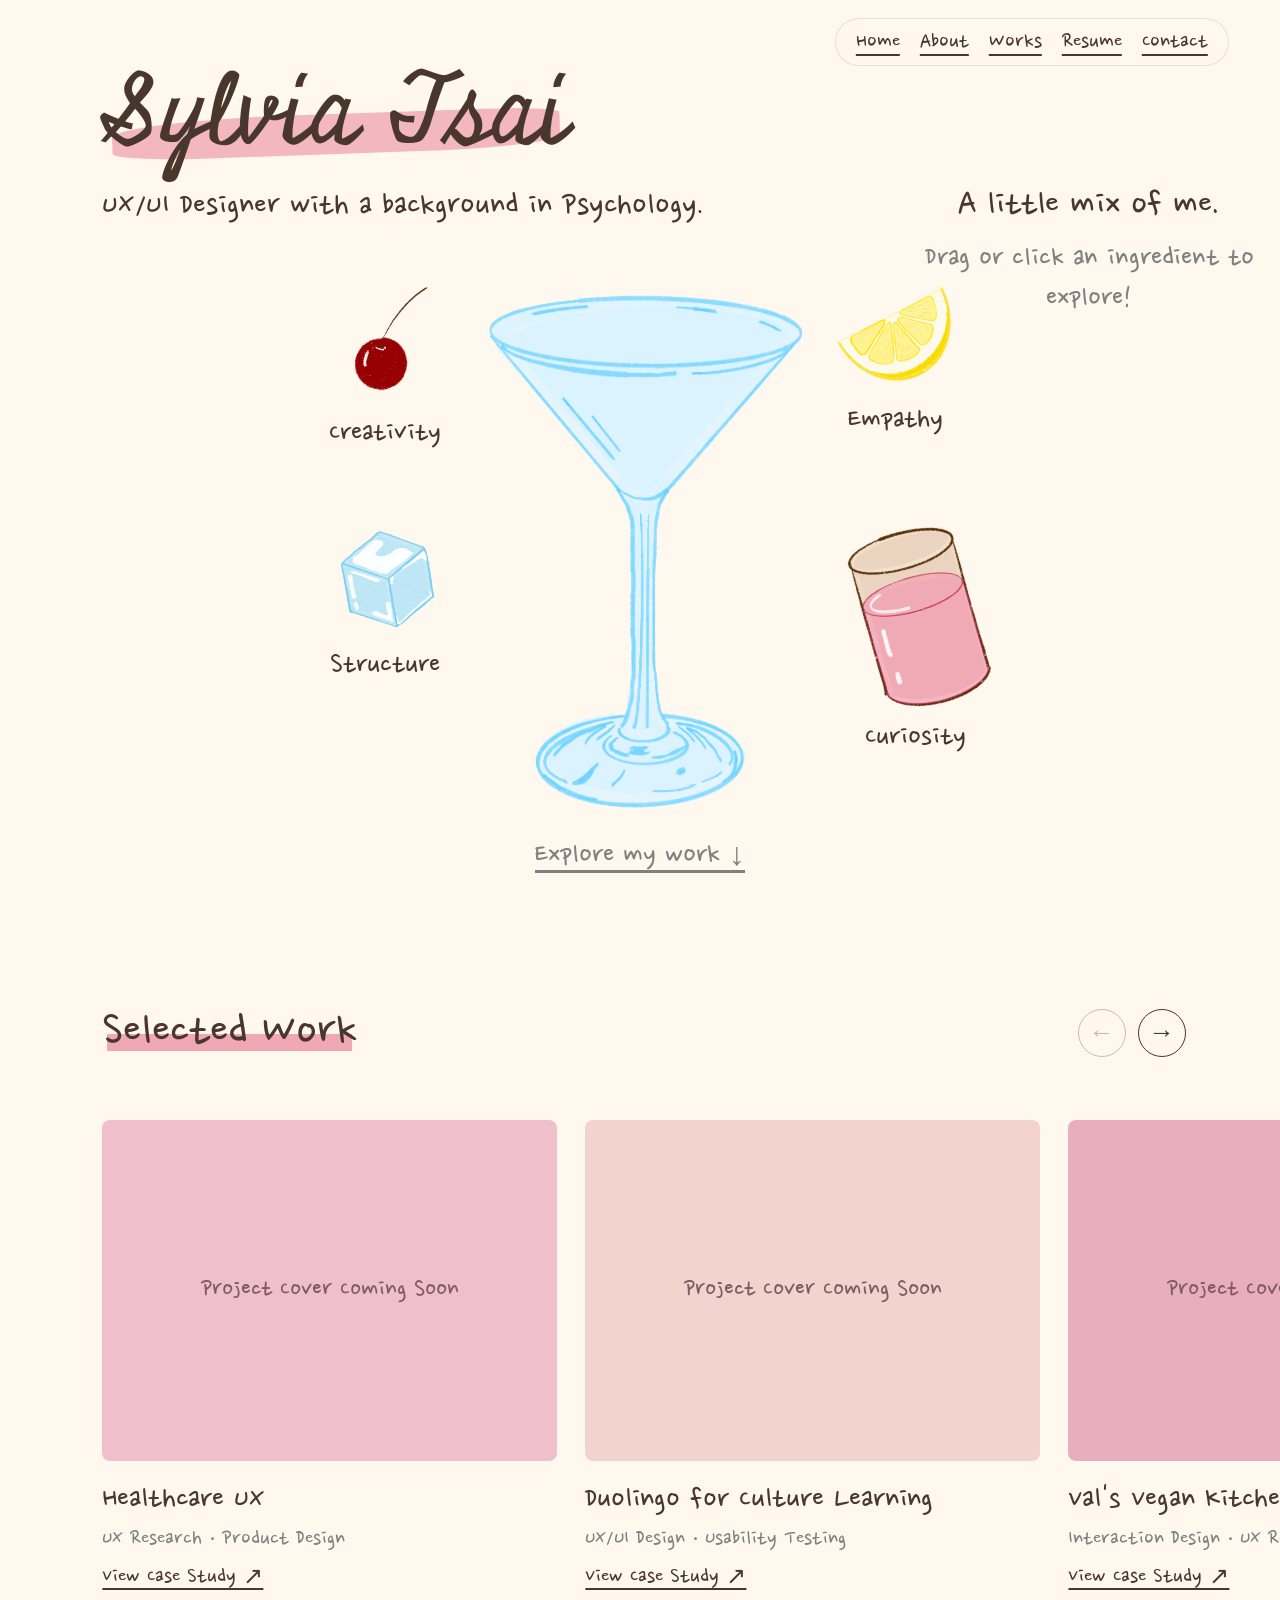
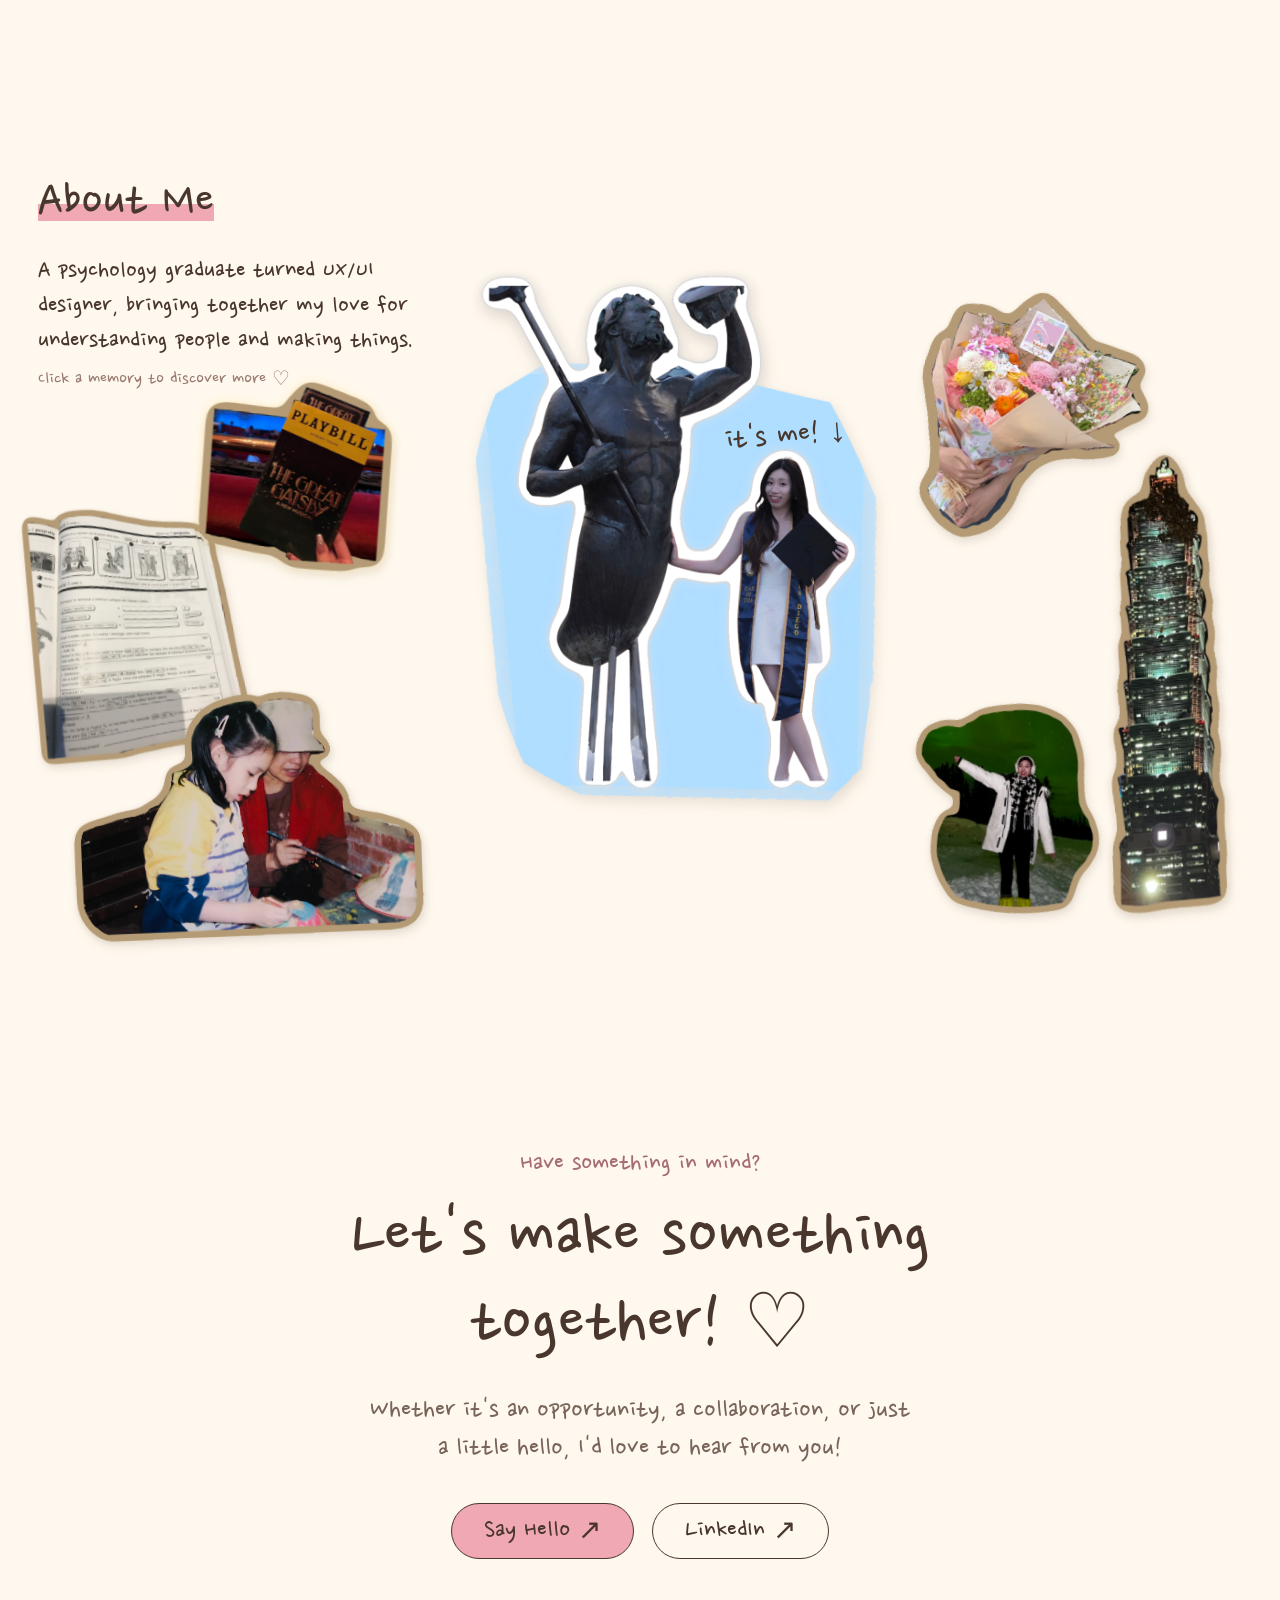
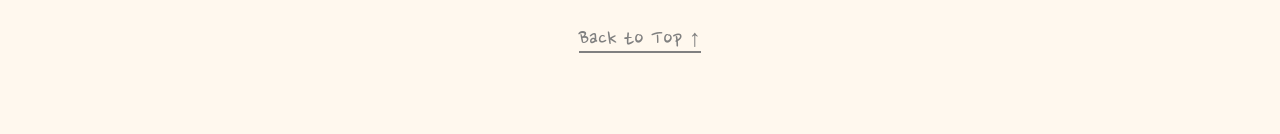
==== index.html @ a7ccb3a2 "Initial portfolio backup" ====
<!DOCTYPE html>
<html lang="en">
<head>
    <meta charset="UTF-8">
    <meta name="viewport" content="width=device-width, initial-scale=1.0">

    <title>Sylvia Tsai | UX/UI Designer</title>

    <link rel="stylesheet" href="style.css">
    <script src="script.js" defer></script>
</head>

<body>


        <!-- Navigation -->
        <header class="site-header">
            <nav aria-label="Main navigation">
                <a href="#home">Home</a>
                <a href="#about">About</a>
                <a href="#works">Works</a>
                <a href="resume.pdf" target="_blank" rel="noopener noreferrer">Resume</a>
                <a href="#contact">Contact</a>
            </nav>
        </header>


    <main>

        <!-- Homepage Hero -->
        <section class="hero" id="home">

            <!-- Introduction -->
            <div class="intro">
                <h1>Sylvia Tsai</h1>
                <p>UX/UI Designer with a background in Psychology.</p>
            </div>

            <!-- Dynamic Description -->
            <div class="description" aria-live="polite">
                <h2 id="description-title">A little mix of me.</h2>

                <p id="description-text">
                    Drag or click an ingredient to explore!
                </p>
            </div>

            <!-- Interactive Cocktail -->
            <div class="cocktail-area">

                <!-- Cocktail Glass -->
                <div class="glass" id="glass">

                    <img
                        id="glass-image"
                        src="images/glass_tinted.png"
                        alt="An illustrated light blue cocktail glass"
                    >

                    <!-- Ingredients inside the cocktail -->
                    <div class="glass-contents" aria-hidden="true">

                        <img
                            class="inside-ingredient inside-cherry"
                            src="images/cherry.png"
                            alt=""
                        >

                        <img
                            class="inside-ingredient inside-lemon"
                            src="images/lemon.png"
                            alt=""
                        >

                        <img
                            class="inside-ingredient inside-ice"
                            src="images/ice.png"
                            alt=""
                        >

                    </div>

                </div>

                <!-- Cherry -->
                <button
                    class="ingredient cherry"
                    data-ingredient="cherry"
                    type="button"
                >
                    <img src="images/cherry.png" alt="">
                    <span>Creativity</span>
                </button>

                <!-- Lemon -->
                <button
                    class="ingredient lemon"
                    data-ingredient="lemon"
                    type="button"
                >
                    <img src="images/lemon.png" alt="">
                    <span>Empathy</span>
                </button>

                <!-- Ice -->
                <button
                    class="ingredient ice"
                    data-ingredient="ice"
                    type="button"
                >
                    <img src="images/ice.png" alt="">
                    <span>Structure</span>
                </button>

                <!-- Pink Liquid -->
                <button
                    class="ingredient liquid"
                    data-ingredient="liquid"
                    type="button"
                >
                    <img src="images/liquid_cup.png" alt="">
                    <span>Curiosity</span>
                </button>

            </div>

            <!-- Hero Actions -->
            <div class="hero-actions">

                <!-- Reset Cocktail -->
                <button
                    id="reset-button"
                    class="reset-button"
                    type="button"
                    hidden
                >
                    Make Another Mix ↻
                </button>

                <!-- Explore Work -->
                <a href="#works" class="explore-link">
                    Explore my work ↓
                </a>

            </div>

        </section>

        
        <!-- Selected Work -->
        <section class="works-section" id="works">

            <div class="works-header">
                <h2>Selected Work</h2>

                <div class="works-controls">
                    <button class="work-arrow" id="work-prev"
                        type="button" aria-label="Previous project">←</button>
                    <button class="work-arrow" id="work-next"
                        type="button" aria-label="Next project">→</button>
                </div>
            </div>

            <div class="works-gallery" id="works-gallery">

                <!-- Project 1 -->
                <article class="project-card">
                    <a href="healthcare.html" class="project-link">
                        <div class="project-cover cover-healthcare">
                            <span>Project Cover Coming Soon</span>
                        </div>
                        <h3>Healthcare UX</h3>
                        <p>UX Research · Product Design</p>
                        <span class="project-view">View Case Study ↗</span>
                    </a>
                </article>

                <!-- Project 2 -->
                <article class="project-card">
                    <a href="duolingo.html" class="project-link">
                        <div class="project-cover cover-duolingo">
                            <span>Project Cover Coming Soon</span>
                        </div>
                        <h3>Duolingo for Culture Learning</h3>
                        <p>UX/UI Design · Usability Testing</p>
                        <span class="project-view">View Case Study ↗</span>
                    </a>
                </article>

                <!-- Project 3 -->
                <article class="project-card">
                    <a href="vals-vegan.html" class="project-link">
                        <div class="project-cover cover-vals">
                            <span>Project Cover Coming Soon</span>
                        </div>
                        <h3>Val's Vegan Kitchen</h3>
                        <p>Interaction Design · UX Research</p>
                        <span class="project-view">View Case Study ↗</span>
                    </a>
                </article>

            </div>

        </section>


       
        <!-- About Me -->
        <section class="about-section" id="about">

            <div class="about-intro">
                <h2>About Me</h2>
                <p>
                    A psychology graduate turned UX/UI designer,
                    bringing together my love for understanding
                    people and making things.
                </p>
                <span class="about-hint">
                    Click a memory to discover more ♡
                </span>
            </div>

            <div class="about-collage">

                
                <!-- Central Graduation Cutout -->
                <div class="about-graduation">
                    <div class="graduation-paper"></div>

                    <img
                        src="images/about/grad_cut.png"
                        alt="Sylvia graduating from UC San Diego beside the Triton statue"
                    >

                    <span class="about-me-label" aria-hidden="true">
                        it's me! ↓
                    </span>
                </div>


                <!-- Childhood -->
                <button class="memory-card memory-childhood" type="button">
                    <span class="memory-front">
                        <img src="images/about/little_draw.png" alt="Childhood painting memory">
                    </span>
                    <span class="memory-back">
                        I've loved making things with my hands since I was little, from drawing and cutting to creating whatever came to mind.
                    </span>
                </button>

                <!-- Aurora -->
                <button class="memory-card memory-alaska" type="button">
                    <span class="memory-front">
                        <img src="images/about/alaska.png" alt="Northern lights in Alaska">
                    </span>
                    <span class="memory-back">
                        Thanks to my parents, I grew up traveling and exploring new places. There's still so much of the world I want to see!
                    </span>
                </button>

                <!-- Musical -->
                <button class="memory-card memory-play" type="button">
                    <span class="memory-front">
                        <img src="images/about/play.png" alt="The Great Gatsby musical">
                    </span>
                    <span class="memory-back">
                        There's something magical about watching a story come to life on stage. I'll always have a soft spot for musicals!
                    </span>
                </button>

                <!-- Italian -->
                <button class="memory-card memory-language" type="button">
                    <span class="memory-front">
                        <img src="images/about/language.png" alt="Italian language workbook">
                    </span>
                    <span class="memory-back">
                        I love learning languages and discovering different cultures. There's always another language I want to try!
                    </span>
                </button>

                <!-- Flowers -->
                <button class="memory-card memory-flower" type="button">
                    <span class="memory-front">
                        <img src="images/about/flower.png" alt="Colorful bouquet of flowers">
                    </span>
                    <span class="memory-back">
                        It's the little things that make me happy. Flowers make ordinary days better.
                    </span>
                </button>

                <!-- Taipei -->
                <button class="memory-card memory-taipei" type="button">
                    <span class="memory-front">
                        <img src="images/about/taipei_101.png" alt="Taipei 101 at night">
                    </span>
                    <span class="memory-back">
                        Home sweet home ♡ No matter where life takes me, Taipei will always feel like home.
                    </span>
                </button>

            </div>

        </section>


                
        <!-- Contact Section -->
        <section class="contact-section" id="contact">

            <div class="contact-content">

                <p class="contact-eyebrow">Have something in mind?</p>

                <h2>Let's make something together! ♡</h2>

                <p class="contact-description">
                    Whether it's an opportunity, a collaboration,
                    or just a little hello, I'd love to hear from you!
                </p>

                <div class="contact-actions">
                    <a
                        href="mailto:sylviatsai1100@gmail.com"
                        class="contact-button contact-primary"
                    >
                        Say Hello ↗
                    </a>

                    <a
                        href="https://www.linkedin.com/in/sylviatsaiucsd/"
                        class="contact-button contact-secondary"
                        target="_blank"
                        rel="noopener noreferrer"
                    >
                        LinkedIn ↗
                    </a>
                </div>

                <a href="#home" class="back-to-top">
                    Back to Top ↑
                </a>

            </div>

        </section>


    </main>

</body>
</html>
---- style.css ----
@import url('https://fonts.googleapis.com/css2?family=Miniver&family=Nanum+Pen+Script&display=swap');

/* =================================
   Global Styles
================================= */

* {
    box-sizing: border-box;
}

html {
    scroll-behavior: smooth;
}

body {
    margin: 0;
    background-color: #FFF8EE;
    color: #49372D;
    font-family: 'Nanum Pen Script', cursive;
}

/* =================================
   Navigation
================================= */

.site-header {
    position: absolute;
    top: 30px;
    right: 5%;
    z-index: 10;
}

.site-header nav {
    display: flex;
    gap: 36px;
}

.site-header a {
    font-size: 32px;
    color: #49372D;
    text-decoration: underline;
    text-underline-offset: 5px;
}

.site-header a:hover {
    color: #A66C76;
}

/* =================================
   Homepage Hero
================================= */

.hero {
    position: relative;
    min-height: 100vh;
    max-width: 1440px;
    margin: 0 auto;
    overflow: hidden;
}

/* =================================
   Introduction
================================= */

.intro {
    position: absolute;
    top: 6%;
    left: 8%;
}

.intro h1 {
    display: inline-block;
    position: relative;
    z-index: 0;

    font-family: 'Miniver', cursive;
    font-size: 96px;
    font-weight: 400;
    line-height: 1.3;
    margin: 0;
}

/* Pink highlight behind name */
.intro h1::after {
    content: "";
    position: absolute;
    z-index: -1;

    left: 2%;
    bottom: 20%;
    width: 96%;
    height: 40px;

    background-color: #F0A8B5;
    opacity: 0.8;

    transform: rotate(-2deg);
    border-radius: 40% 15% 30% 20%;
    pointer-events: none;
}

.intro p {
    font-size: 36px;
    margin: 5px 0 0;
}

/* =================================
   Dynamic Description
================================= */

.description {
    position: absolute;
    top: 20%;
    right: 2%;

    width: 330px;
    min-height: 130px;
    text-align: center;
    z-index: 5;
}

.description h2 {
    font-size: 40px;
    font-weight: 400;
    margin: 0 0 8px;
}

.description p {
    font-size: 32px;
    color: #808080;
    margin: 0;
}

.description h2,
.description p {
    transition: opacity 0.2s ease;
}

/* =================================
   Cocktail Area
================================= */

.cocktail-area {
    position: absolute;
    top: 23%;
    left: 50%;

    width: 800px;
    height: 580px;

    transform: translateX(-50%);
    z-index: 1;
}

/* =================================
   Main Cocktail Glass
================================= */

.glass {
    position: absolute;
    top: 0;
    left: 50%;

    width: 400px;
    transform: translateX(-50%);
}

/* Only target the main glass image */
.glass > #glass-image {
    position: relative;
    z-index: 2;

    display: block;
    width: 100%;
    height: auto;
}

/* =================================
   Ingredients Around Glass
================================= */

.ingredient {
    position: absolute;

    display: flex;
    flex-direction: column;
    align-items: center;
    gap: 4px;

    padding: 8px;
    border: none;
    background: transparent;

    font-family: 'Nanum Pen Script', cursive;
    font-size: 32px;
    color: #49372D;

    cursor: pointer;
}

.ingredient img {
    position: relative;
    z-index: 1;

    display: block;
    width: 100%;
    height: auto;

    transition: transform 0.25s ease;
}

.ingredient span {
    line-height: 1.2;
}

/* Individual positions */

.cherry {
    width: 130px;
    top: 55px;
    left: 80px;
}

.lemon {
    width: 160px;
    top: 50px;
    right: 65px;
}

.ice {
    width: 150px;
    top: 300px;
    left: 70px;
}

.liquid {
    width: 170px;
    top: 295px;
    right: 40px;
}

/* Original rotations */

.cherry img {
    transform: rotate(-8deg);
}

.lemon img {
    transform: rotate(12deg);
}

.ice img {
    transform: rotate(-10deg);
}

.liquid img {
    transform: rotate(-15deg);
}

/* =================================
   Hover Highlight
================================= */

.ingredient::before {
    content: "";
    position: absolute;

    top: 8px;
    left: 5%;
    width: 90%;
    aspect-ratio: 1 / 1;

    border-radius: 50%;
    opacity: 0;

    transform: scale(0.8);

    transition:
        opacity 0.25s ease,
        transform 0.25s ease;

    pointer-events: none;
}

/* Highlight colors */

.cherry::before {
    background-color: #FCADAD;
}

.lemon::before {
    background-color: #FFF0BB;
}

.ice::before {
    background-color: #D9F1FA;
}

.liquid::before {
    background-color: #F6DCE7;
}

/* Desktop hover */

@media (hover: hover) {
    .ingredient:hover::before {
        opacity: 0.85;
        transform: scale(1);
    }

    .cherry:hover img {
        transform: rotate(-8deg) scale(1.08);
    }

    .lemon:hover img {
        transform: rotate(12deg) scale(1.08);
    }

    .ice:hover img {
        transform: rotate(-10deg) scale(1.08);
    }

    .liquid:hover img {
        transform: rotate(-15deg) scale(1.08);
    }
}

/* Keyboard focus */

.ingredient:focus-visible::before {
    opacity: 0.85;
    transform: scale(1);
}

.ingredient:focus-visible {
    outline: 2px solid #49372D;
    outline-offset: 4px;
}

/* Ingredient already added */

.ingredient.is-added {
    opacity: 0.4;
    cursor: default;
}

/* =================================
   Cocktail Assembly
================================= */

.glass-contents {
    position: absolute;
    inset: 0;
    z-index: 3;

    pointer-events: none;
}

/* Default hidden state */

.glass .inside-ingredient {
    position: absolute;
    display: block;
    height: auto;

    opacity: 0;
    transform: scale(0.5);

    transition:
        opacity 0.35s ease,
        transform 0.35s ease;
}

/* Cherry - right side of rim */

.glass .inside-cherry {
    width: 115px;
    top: 2%;
    left: 59%;
}

/* Lemon - flipped and rotated */

.glass .inside-lemon {
    width: 150px;
    top: 5%;
    left: 9%;

    transform: scale(0.5) scaleX(-1) rotate(-180deg);
}

/* Ice - inside the glass */

.glass .inside-ice {
    width: 85px;
    top: 24%;
    left: 39%;
}

/* Visible ingredients */

.glass .inside-ingredient.added {
    opacity: 1;
    transform: scale(1);
}

/* Preserve lemon orientation */

.glass .inside-lemon.added {
    transform: scale(1) scaleX(-1) rotate(-180deg);
}

/* Completed cocktail */

.glass.is-complete .glass-contents {
    display: none;
}

/* =================================
   Explore Work
================================= */



/* =================================
   Other Sections (Temporary)
================================= */

.works-section,
.about-section,
.contact-section {
    min-height: 60vh;
    padding: 100px 10%;
}

.works-section h2,
.about-section h2,
.contact-section h2 {
    font-size: 40px;
}

/* =================================
   Mobile / Tablet
================================= */

@media (max-width: 800px) {

    .site-header {
        top: 20px;
        right: 5%;
    }

    .site-header nav {
        gap: 15px;
    }

    .site-header a {
        font-size: 18px;
    }

    .hero {
        min-height: 850px;
    }

    .intro {
        top: 100px;
        left: 6%;
    }

    .intro h1 {
        font-size: 52px;
    }

    .intro h1::after {
        height: 22px;
    }

    .intro p {
        font-size: 20px;
    }

    .description {
        top: 230px;
        left: 50%;
        right: auto;

        transform: translateX(-50%);

        width: 85%;
        min-height: 100px;
    }

    .description h2 {
        font-size: 25px;
    }

    .description p {
        font-size: 21px;
    }

    .cocktail-area {
        top: 350px;
        width: 100%;
        height: 420px;
    }

    .glass {
        width: 230px;
    }

    .ingredient {
        font-size: 18px;
    }

    .cherry {
        width: 90px;
        top: 40px;
        left: 2%;
    }

    .lemon {
        width: 100px;
        top: 40px;
        right: 2%;
    }

    .ice {
        width: 100px;
        top: 230px;
        left: 2%;
    }

    .liquid {
        width: 110px;
        top: 230px;
        right: 2%;
    }

    /* Scale inside ingredients for smaller glass */

    .glass .inside-cherry {
        width: 66px;
    }

    .glass .inside-lemon {
        width: 66px;
    }

    .glass .inside-ice {
        width: 49px;
    }

    .explore-link {
        font-size: 24px;
        bottom: 20px;
    }
}

/* =================================
   Reduced Motion Accessibility
================================= */

@media (prefers-reduced-motion: reduce) {

    html {
        scroll-behavior: auto;
    }

    .ingredient img,
    .ingredient::before,
    .glass .inside-ingredient,
    .description h2,
    .description p {
        transition: none;
    }
}






/* =================================
   Drag & Drop
================================= */

.ingredient {
    touch-action: none;
    user-select: none;
    -webkit-user-select: none;
}

.ingredient img {
    -webkit-user-drag: none;
}

.ingredient.is-dragging {
    z-index: 20;
    cursor: grabbing;
}

.ingredient.is-dragging::before {
    opacity: 0.85;
    transform: scale(1);
}

/* Glass feedback when dragging over */
.glass.drag-over {
    filter: drop-shadow(0 0 15px rgba(75, 188, 235, 0.45));
}

/* Smooth glass feedback */
.glass {
    transition: filter 0.2s ease;
}




/* =================================
   Hero Actions
================================= */

.hero-actions {
    pointer-events: none;
}

.hero-actions > * {
    pointer-events: auto;
}

/* Reset Button - Desktop */
.reset-button {
    position: absolute;
    top: calc(20% + 145px);
    right: calc(2% + 55px);
    z-index: 10;

    margin: 0;
    padding: 6px 22px;

    border: 1.5px solid #49372D;
    border-radius: 30px;
    background: transparent;

    color: #49372D;
    font-family: 'Nanum Pen Script', cursive;
    font-size: 28px;

    cursor: pointer;
    white-space: nowrap;
    transition: background-color 0.2s ease;
}

.reset-button:hover {
    background-color: #F8DDE6;
}

.reset-button[hidden] {
    display: none;
}

/* Explore My Work - Desktop */
.explore-link {
    position: absolute;
    bottom: 25px;
    left: 50%;
    transform: translateX(-50%);

    color: #808080;
    font-size: 32px;
    text-decoration: underline;
    text-underline-offset: 5px;
    white-space: nowrap;
}

.explore-link:hover {
    color: #49372D;
}

/* =================================
   Mobile Hero Actions
================================= */

@media (max-width: 800px) {

    .hero {
        min-height: 990px;
    }

    .hero-actions {
        position: absolute;
        top: 810px;
        left: 50%;
        transform: translateX(-50%);
        z-index: 10;

        display: flex;
        flex-direction: column;
        align-items: center;
        gap: 12px;

        width: max-content;
        max-width: 92%;
    }

    .hero-actions .reset-button,
    .hero-actions .explore-link {
        position: static;
        transform: none;
        margin: 0;
    }

    .hero-actions .reset-button {
        font-size: 24px;
    }

    .hero-actions .explore-link {
        font-size: 24px;
    }
}



/* =================================
   Selected Work Gallery
================================= */

.works-section {
    min-height: auto;
    padding: 100px 0 110px 8%;
    overflow: hidden;
}

.works-header {
    display: flex;
    justify-content: space-between;
    align-items: center;
    padding-right: 8%;
    margin-bottom: 55px;
}

.works-header h2 {
    position: relative;
    display: inline-block;
    z-index: 0;
    margin: 0;
    font-size: 52px;
    font-weight: 400;
}

.works-header h2::after {
    content: "";
    position: absolute;
    z-index: -1;
    left: 2%;
    bottom: 22%;
    width: 96%;
    height: 17px;
    background: #F0A8B5;
}

.works-controls {
    display: flex;
    gap: 12px;
}

.work-arrow {
    width: 48px;
    height: 48px;
    border: 1.5px solid #49372D;
    border-radius: 50%;
    background: transparent;
    color: #49372D;
    font-size: 26px;
    cursor: pointer;
}

.work-arrow:disabled {
    opacity: 0.3;
    cursor: default;
}

.works-gallery {
    display: flex;
    gap: 28px;
    overflow-x: auto;
    scroll-snap-type: x mandatory;
    scroll-behavior: smooth;
    scrollbar-width: none;
    padding-right: 8%;
    overscroll-behavior-x: contain;
}

.works-gallery::-webkit-scrollbar {
    display: none;
}

.project-card {
    flex: 0 0 42%;
    min-width: 0;
    scroll-snap-align: start;
}

.project-link {
    display: block;
    color: #49372D;
    text-decoration: none;
}

.project-cover {
    display: flex;
    justify-content: center;
    align-items: center;
    aspect-ratio: 4 / 3;
    border-radius: 8px;
    transition: transform 0.25s ease;
}

.project-cover span {
    font-size: 28px;
    color: #805B65;
}

.cover-healthcare {
    background: #EFC0CB;
}

.cover-duolingo {
    background: #F2D3CE;
}

.cover-vals {
    background: #E9AEBE;
}

.project-link:hover .project-cover {
    transform: translateY(-5px);
}

.project-card h3 {
    font-size: 34px;
    font-weight: 400;
    margin: 18px 0 2px;
}

.project-card p {
    font-size: 24px;
    color: #808080;
    margin: 0 0 8px;
}

.project-view {
    font-size: 24px;
    text-decoration: underline;
    text-underline-offset: 4px;
}

/* Mobile */
@media (max-width: 800px) {

    .works-section {
        padding: 65px 0 75px 6%;
    }

    .works-header {
        padding-right: 6%;
        margin-bottom: 30px;
    }

    .works-header h2 {
        font-size: 38px;
    }

    .works-header h2::after {
        height: 12px;
    }

    .work-arrow {
        width: 36px;
        height: 36px;
        font-size: 21px;
    }

    .works-gallery {
        gap: 18px;
        padding-right: 6%;
    }

    .project-card {
        flex-basis: 82%;
    }

    .project-cover span {
        font-size: 19px;
    }

    .project-card h3 {
        font-size: 28px;
    }

    .project-card p,
    .project-view {
        font-size: 21px;
    }
}


/* =================================
   About Me Scrapbook
================================= */

.about-section {
    position: relative;
    max-width: 1440px;
    height: clamp(880px, 73vw, 1060px);
    min-height: 0;
    padding: 0;
    margin: 0 auto;
    overflow: hidden;
}

/* Introduction */

.about-intro {
    position: absolute;
    top: 7%;
    left: 3%;
    width: 33%;
    z-index: 8;
}

.about-intro h2 {
    position: relative;
    display: inline-block;
    z-index: 0;
    margin: 0;
    font-size: 54px;
    font-weight: 400;
}

.about-intro h2::after {
    content: "";
    position: absolute;
    bottom: 22%;
    left: 0;
    width: 100%;
    height: 17px;
    background: #F0A8B5;
    z-index: -1;
}

.about-intro p {
    font-size: clamp(21px, 2.1vw, 32px);
    line-height: 1.3;
    margin: 18px 0 8px;
}

.about-hint {
    font-size: 20px;
    color: #9A7A70;
}

/* Collage Area */

.about-collage {
    position: absolute;
    inset: 0;
}

/* Central Graduation Photo */

.about-graduation {
    position: absolute;
    top: 17%;
    left: 33%;
    width: 38%;
    z-index: 4;
    pointer-events: none;
}

.about-graduation img {
    position: relative;
    z-index: 2;
    display: block;
    width: 100%;
    height: auto;
    filter: drop-shadow(2px 6px 7px rgba(73, 55, 45, 0.16));
}


.graduation-paper {
    display: none;
}


/* =================================
   Memory Flip Cards
================================= */

.memory-card {
    position: absolute;
    display: block;
    padding: 0;
    border: none;
    background: transparent;
    cursor: pointer;
    perspective: 1000px;
    filter: drop-shadow(2px 5px 5px rgba(73, 55, 45, 0.12));
    z-index: 3;
}

.memory-front,
.memory-back {
    position: absolute;
    inset: 0;

    display: flex;
    align-items: center;
    justify-content: center;

    backface-visibility: hidden;
    -webkit-backface-visibility: hidden;

    transition: transform 0.65s ease;
}

.memory-front {
    transform: rotateY(0deg);
}

.memory-front img {
    display: block;
    width: 100%;
    height: 100%;
    object-fit: contain;
}

.memory-back {
    padding: 12%;
    background: #F2D9DE;
    color: #49372D;

    font-family: 'Nanum Pen Script', cursive;
    font-size: clamp(17px, 1.85vw, 28px);
    line-height: 1.2;
    text-align: center;

    transform: rotateY(180deg);

    clip-path: polygon(
        5% 3%, 34% 1%, 70% 4%, 96% 2%,
        99% 28%, 97% 68%, 100% 97%,
        66% 99%, 31% 97%, 2% 100%,
        4% 64%, 1% 30%
    );
}

/* When clicked */

.memory-card.is-flipped .memory-front {
    transform: rotateY(-180deg);
}

.memory-card.is-flipped .memory-back {
    transform: rotateY(0deg);
}

.memory-card:focus-visible {
    outline: 2px dashed #49372D;
    outline-offset: 5px;
}

/* =================================
   Individual Photo Positions
================================= */

/* Childhood - bottom left */
.memory-childhood {
    top: 65%;
    left: 2%;
    width: 34%;
    aspect-ratio: 1.25;
    transform: rotate(-2deg);
}

/* Aurora - bottom right */
.memory-alaska {
    top: 68%;
    right: 12%;
    width: 18%;
    aspect-ratio: 0.82;
    transform: rotate(5deg);
}

/* Great Gatsby - upper left */
.memory-play {
    top: 31%;
    left: 12%;
    width: 20%;
    aspect-ratio: 1.1;
    transform: rotate(4deg);
}

/* Italian workbook - middle left */
.memory-language {
    top: 44%;
    left: 1%;
    width: 19%;
    aspect-ratio: 0.78;
    transform: rotate(-5deg);
    z-index: 2;
}

/* Flowers - upper right */
.memory-flower {
    top: 20%;
    right: 10%;
    width: 20%;
    aspect-ratio: 0.9;
    transform: rotate(5deg);
}

/* Taipei 101 - right edge */
.memory-taipei {
    top: 30%;
    right: 1%;
    width: 14%;
    aspect-ratio: 0.33;
    transform: rotate(-3deg);
    z-index: 2;
}

.memory-taipei .memory-back {
    font-size: clamp(15px, 1.5vw, 22px);
}

/* Different paper colors */

.memory-alaska .memory-back {
    background: #DCE7DD;
}

.memory-play .memory-back {
    background: #E8DDF0;
}

.memory-language .memory-back {
    background: #F2E5CB;
}

.memory-flower .memory-back {
    background: #F6DDE3;
}

.memory-taipei .memory-back {
    background: #D8EAF1;
}

/* =================================
   Mobile About Me
================================= */


/* =================================
   Mobile About Me
================================= */

@media (max-width: 800px) {

    .about-section {
        height: auto;
        min-height: 0;
        padding: 55px 6% 70px;
        overflow: visible;
    }

    /* Introduction */

    .about-intro {
        position: relative;
        top: auto;
        left: auto;
        width: 100%;
        margin-bottom: 16px;
    }

    .about-intro h2 {
        font-size: 40px;
    }

    .about-intro p {
        font-size: 21px;
        line-height: 1.25;
        max-width: 36ch;
        margin: 16px 0 12px;
    }

    .about-hint {
        font-size: 18px;
    }

    /* Mobile Collage Grid */

    .about-collage {
        position: relative;
        inset: auto;

        display: grid;
        grid-template-columns: repeat(2, minmax(0, 1fr));
        column-gap: 14px;
        row-gap: 14px;

        align-items: start;
        width: 100%;
    }

    /* Graduation - centered */

    .about-graduation {
        position: relative;
        top: auto;
        left: auto;

        grid-column: 1 / -1;

        width: min(80%, 300px);
        margin: 8px auto 18px;
    }

    .about-graduation img {
        width: 100%;
        height: auto;
    }

    /* All Memory Cards */

    .memory-card {
        position: relative;

        top: auto;
        right: auto;
        bottom: auto;
        left: auto;

        grid-column: auto;
        width: 100%;
        min-width: 0;

        align-self: start;
        justify-self: stretch;
    }

    /* Row 1 */

    .memory-childhood {
        aspect-ratio: 1594 / 1244;
        transform: rotate(-3deg);
    }

    .memory-alaska {
        aspect-ratio: 855 / 940;
        transform: rotate(3deg);
    }

    /* Row 2 */

    .memory-play {
        aspect-ratio: 1227 / 1144;
        transform: rotate(3deg);
    }

    .memory-language {
        aspect-ratio: 1220 / 1361;
        transform: rotate(-3deg);
    }

    /* Row 3 */

    .memory-flower {
        aspect-ratio: 1016 / 1092;
        transform: rotate(-2deg);
    }

    .memory-taipei {
        width: 58%;
        aspect-ratio: 525 / 1285;
        justify-self: center;
        transform: rotate(3deg);
    }

    /* Flip Captions */

    .memory-back {
        padding: 10%;
        font-size: clamp(15px, 4vw, 22px);
        line-height: 1.15;
    }

    .memory-taipei .memory-back {
        padding: 5%;
        font-size: clamp(12px, 3.2vw, 17px);
    }
}


@media (prefers-reduced-motion: reduce) {
    .memory-front,
    .memory-back {
        transition: none;
    }
}



/* =================================
   About Me - Desktop Position Adjustments
================================= */

@media (min-width: 801px) {

    /* Center graduation photo */
    .about-graduation {
        top: 15%;
        left: 33%;
        width: 38%;
    }

    /* Great Gatsby */
    .memory-play {
        top: 27%;
        left: 13%;
        width: 20%;
        z-index: 5;
    }

    /* Italian workbook */
    .memory-language {
        top: 40%;
        left: 1%;
        width: 19%;
        z-index: 3;
    }

    /* Childhood drawing */
    .memory-childhood {
        top: 58%;
        left: 3%;
        width: 32%;
        z-index: 5;
    }

    /* Flowers */
    .memory-flower {
        top: 18%;
        right: 10%;
        width: 20%;
        z-index: 5;
    }

    /* Taipei 101 */
    .memory-taipei {
        top: 26%;
        right: 1%;
        width: 17%;
        z-index: 3;
    }

    /* Aurora */
    .memory-alaska {
        top: 60%;
        right: 12%;
        width: 18%;
        z-index: 5;
    }
}


/* =================================
   About Me - Handwritten Label
================================= */


.about-me-label {
    position: absolute;
    top: 30%;
    right: 13%;
    z-index: 6;

    font-family: 'Nanum Pen Script', cursive;
    font-size: 34px;
    color: #49372D;

    transform: rotate(-5deg);
    white-space: nowrap;
    pointer-events: none;
}



@media (max-width: 800px) {
    .about-me-label {
        top: 30%;
        right: 3%;
        font-size: 24px;
    }
}



/* =================================
   Sticky Navigation
================================= */

.site-header {
    position: fixed;
    top: 18px;
    right: 4%;
    z-index: 1000;

    padding: 8px 20px;
    border-radius: 40px;

    background: rgba(255, 248, 238, 0.94);
    border: 1px solid rgba(73, 55, 45, 0.12);

    backdrop-filter: blur(10px);
    -webkit-backdrop-filter: blur(10px);
}

.site-header nav {
    gap: 26px;
}

.site-header a {
    font-size: 24px;
}

/* Keep section headings visible when navigating */
#works,
#about,
#contact {
    scroll-margin-top: -10px;
}

/* Mobile Navigation */
@media (max-width: 800px) {

    .site-header {
        top: 12px;
        right: 4%;
        padding: 7px 13px;
    }

    .site-header nav {
        gap: 14px;
    }

    .site-header a {
        font-size: 18px;
    }
}

/* Navigation with Home link */
.site-header nav {
    gap: 20px;
}

@media (max-width: 800px) {
    .site-header nav {
        gap: 11px;
    }

    .site-header a {
        font-size: 17px;
    }
}


/* =================================
   Magnetic Cursor Effect
================================= */

.magnetic-cursor {
    position: fixed;
    top: 0;
    left: 0;

    width: 30px;
    height: 30px;

    border: 1.5px solid #49372D;
    border-radius: 50%;
    background: rgba(240, 168, 181, 0.2);

    pointer-events: none;
    z-index: 9999;

    opacity: 0;
    transform: translate(-50%, -50%) scale(0.5);

    transition:
        left 0.1s ease-out,
        top 0.1s ease-out,
        opacity 0.15s ease,
        transform 0.2s ease;
}

.magnetic-cursor.active {
    opacity: 1;
    transform: translate(-50%, -50%) scale(1);
}

/* Only show on devices with a mouse */
@media (hover: none), (pointer: coarse) {
    .magnetic-cursor {
        display: none;
    }
}

@media (prefers-reduced-motion: reduce) {
    .magnetic-cursor {
        transition: none;
    }
}


/* =================================
   Contact Section
================================= */

.contact-section {
    min-height: 65vh;
    padding: 110px 8% 80px;
    display: flex;
    align-items: center;
    justify-content: center;
    text-align: center;
}

.contact-content {
    max-width: 760px;
}

.contact-eyebrow {
    font-size: 28px;
    color: #A66C76;
    margin: 0 0 12px;
}

.contact-content h2 {
    position: relative;
    display: inline-block;
    font-size: clamp(44px, 6vw, 76px);
    font-weight: 400;
    line-height: 1.15;
    margin: 0 0 24px;
}

.contact-description {
    font-size: 29px;
    line-height: 1.3;
    color: #786459;
    margin: 0 auto 35px;
    max-width: 540px;
}

.contact-actions {
    display: flex;
    align-items: center;
    justify-content: center;
    flex-wrap: wrap;
    gap: 18px;
}

.contact-button {
    display: inline-block;
    padding: 9px 32px;
    border: 1.5px solid #49372D;
    border-radius: 40px;

    font-size: 28px;
    color: #49372D;
    text-decoration: none;

    transition:
        background-color 0.2s ease,
        transform 0.2s ease;
}

.contact-primary {
    background: #F0A8B5;
}

.contact-secondary {
    background: transparent;
}

.contact-button:hover {
    background: #F8DDE6;
    transform: translateY(-3px);
}

.back-to-top {
    display: inline-block;
    margin-top: 65px;
    font-size: 24px;
    color: #808080;
    text-decoration: underline;
    text-underline-offset: 5px;
}

.back-to-top:hover {
    color: #49372D;
}

/* Mobile */
@media (max-width: 800px) {

    .contact-section {
        min-height: 520px;
        padding: 75px 6% 65px;
    }

    .contact-eyebrow {
        font-size: 23px;
    }

    .contact-content h2 {
        font-size: 46px;
    }

    .contact-description {
        font-size: 23px;
    }

    .contact-button {
        font-size: 23px;
        padding: 8px 24px;
    }

    .back-to-top {
        font-size: 21px;
        margin-top: 50px;
    }
}

@media (prefers-reduced-motion: reduce) {
    .contact-button {
        transition: none;
    }
}
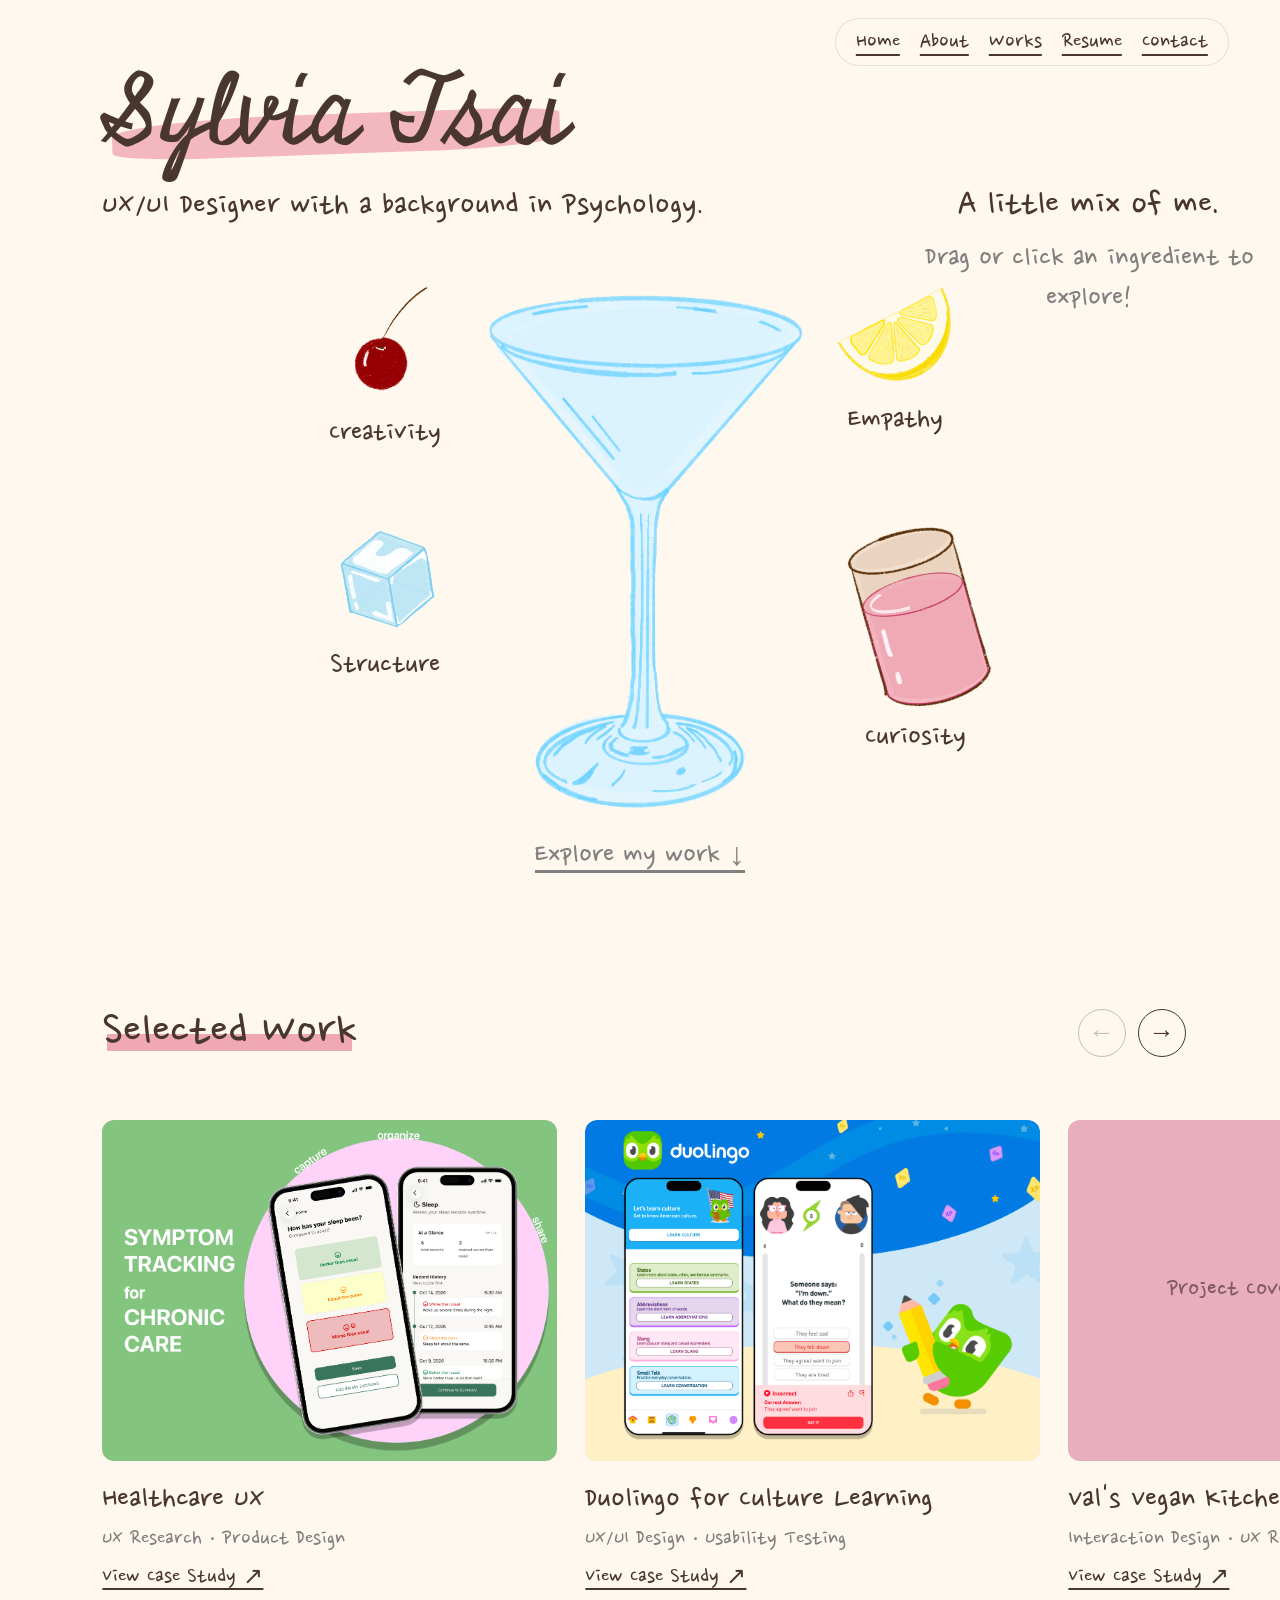
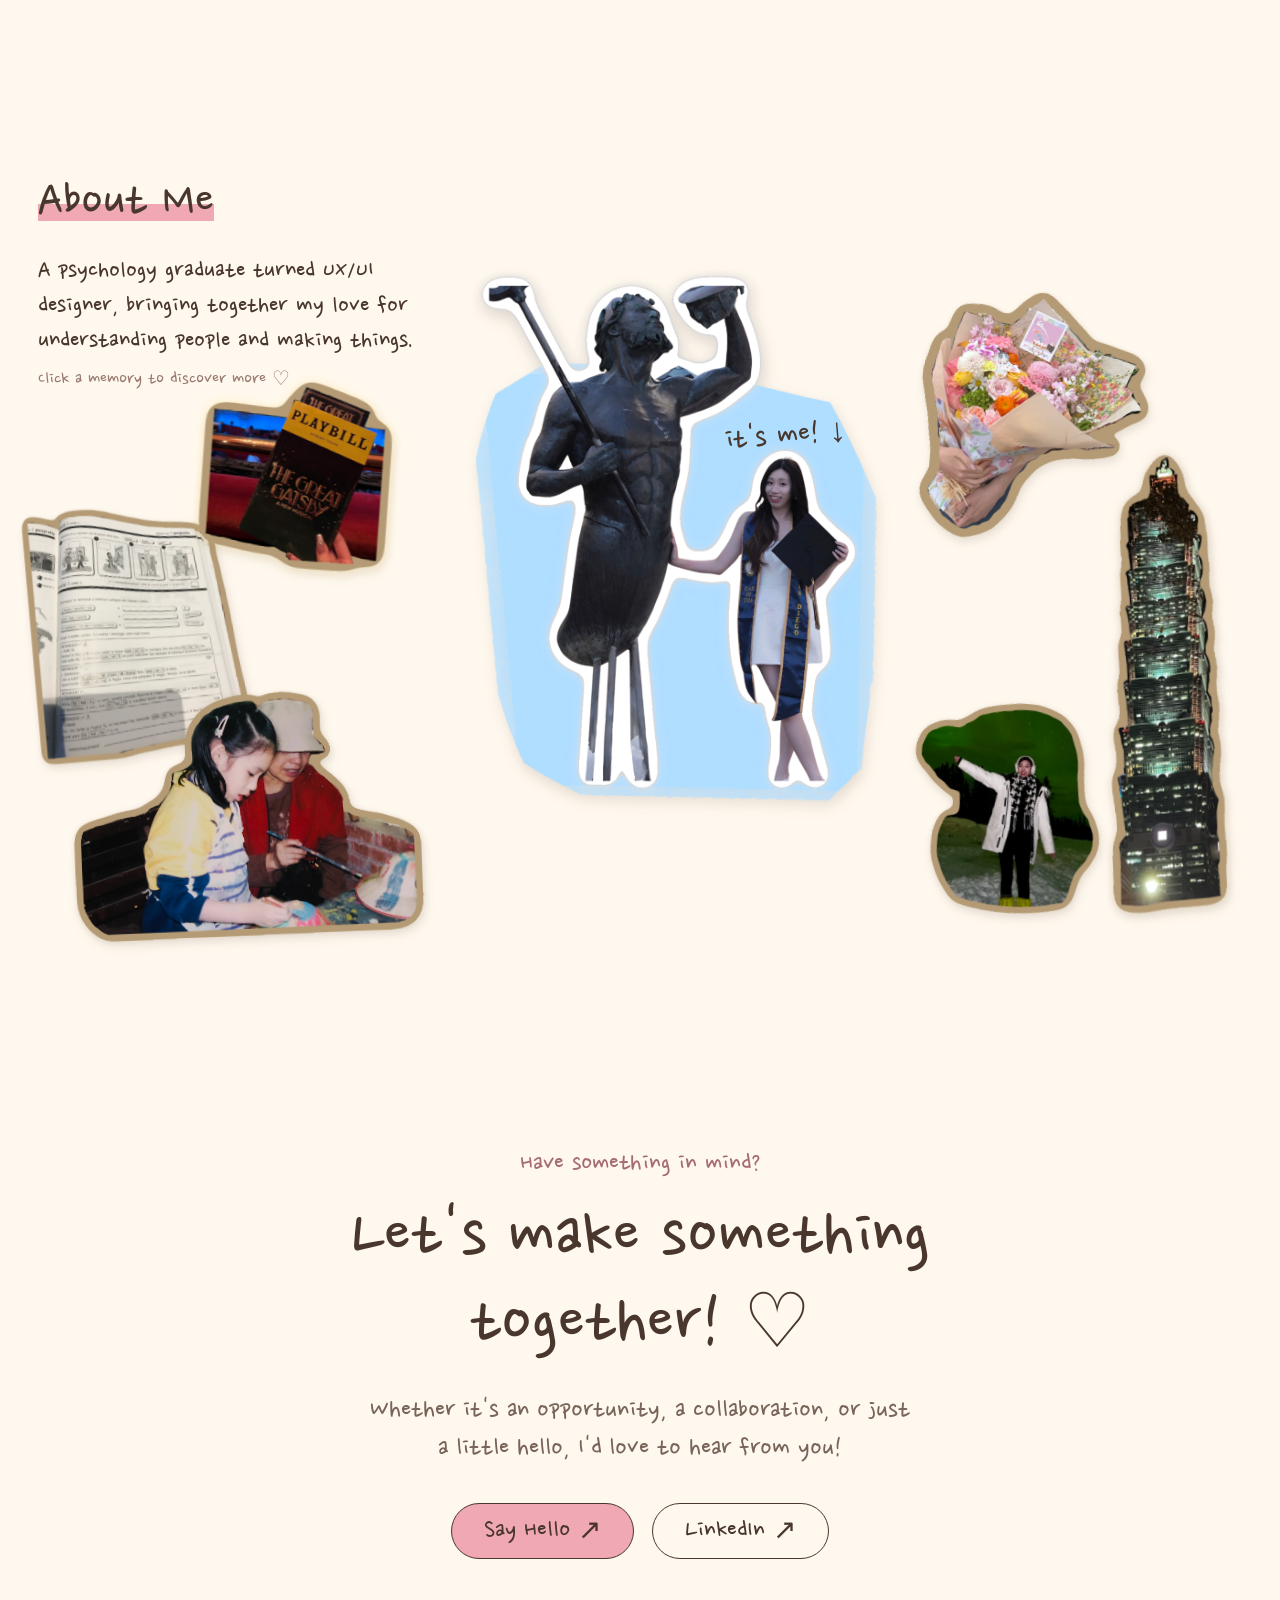
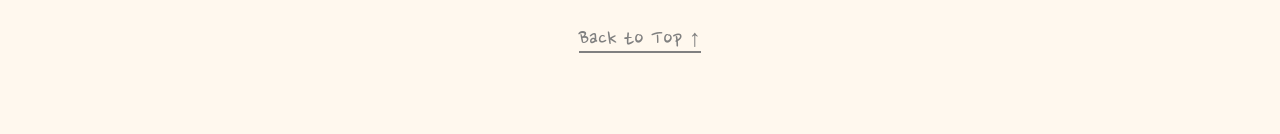
==== commit b94fc12c: "- Added Duolingo and Healthcare UX project preview images - Improved project cover styling and round" ====
--- a/index.html
+++ b/index.html
@@ -168,7 +168,11 @@
                 <article class="project-card">
                     <a href="healthcare.html" class="project-link">
                         <div class="project-cover cover-healthcare">
-                            <span>Project Cover Coming Soon</span>
+                            <img
+                                src="images/healthcare_preview.png"
+                                alt="Healthcare UX project preview showing symptom tracking and health record screens"
+                                loading="lazy"
+                            >
                         </div>
                         <h3>Healthcare UX</h3>
                         <p>UX Research · Product Design</p>
@@ -180,7 +184,11 @@
                 <article class="project-card">
                     <a href="duolingo.html" class="project-link">
                         <div class="project-cover cover-duolingo">
-                            <span>Project Cover Coming Soon</span>
+                            <img
+                                src="images/duolingo_preview.png"
+                                alt="Duolingo Culture Learning UX/UI project preview"
+                                loading="lazy"
+                            >
                         </div>
                         <h3>Duolingo for Culture Learning</h3>
                         <p>UX/UI Design · Usability Testing</p>
--- a/style.css
+++ b/style.css
@@ -810,12 +810,30 @@
 }
 
 .project-cover {
+    position: relative;
     display: flex;
     justify-content: center;
     align-items: center;
     aspect-ratio: 4 / 3;
-    border-radius: 8px;
-    transition: transform 0.25s ease;
+    border-radius: 12px;
+    overflow: hidden;
+    isolation: isolate;
+}
+
+.project-cover img {
+    display: block;
+    width: 100%;
+    height: 100%;
+    object-fit: cover;
+    border-radius: inherit;
+    transition: transform 0.3s ease;
+}
+
+/* Hover Effect */
+@media (hover: hover) {
+    .project-link:hover .project-cover img {
+        transform: scale(1.03);
+    }
 }
 
 .project-cover span {
@@ -835,9 +853,7 @@
     background: #E9AEBE;
 }
 
-.project-link:hover .project-cover {
-    transform: translateY(-5px);
-}
+
 
 .project-card h3 {
     font-size: 34px;
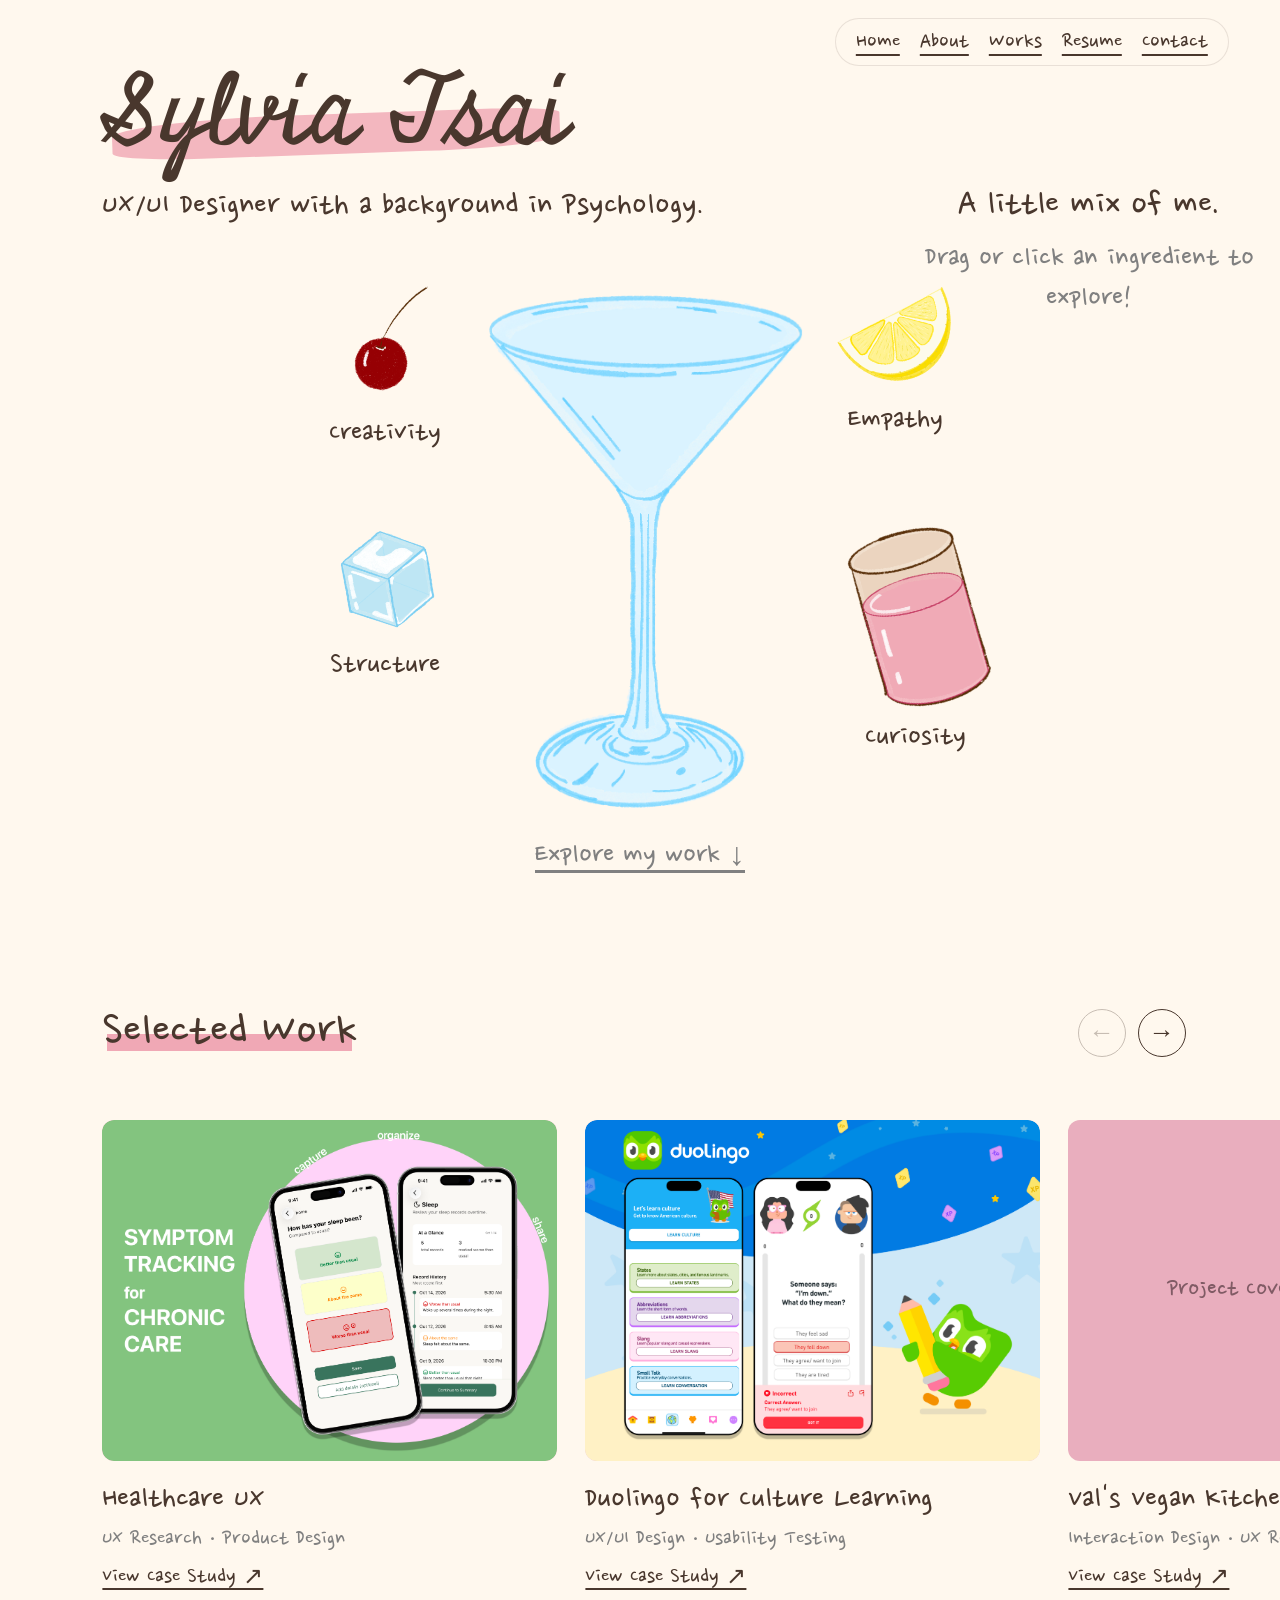
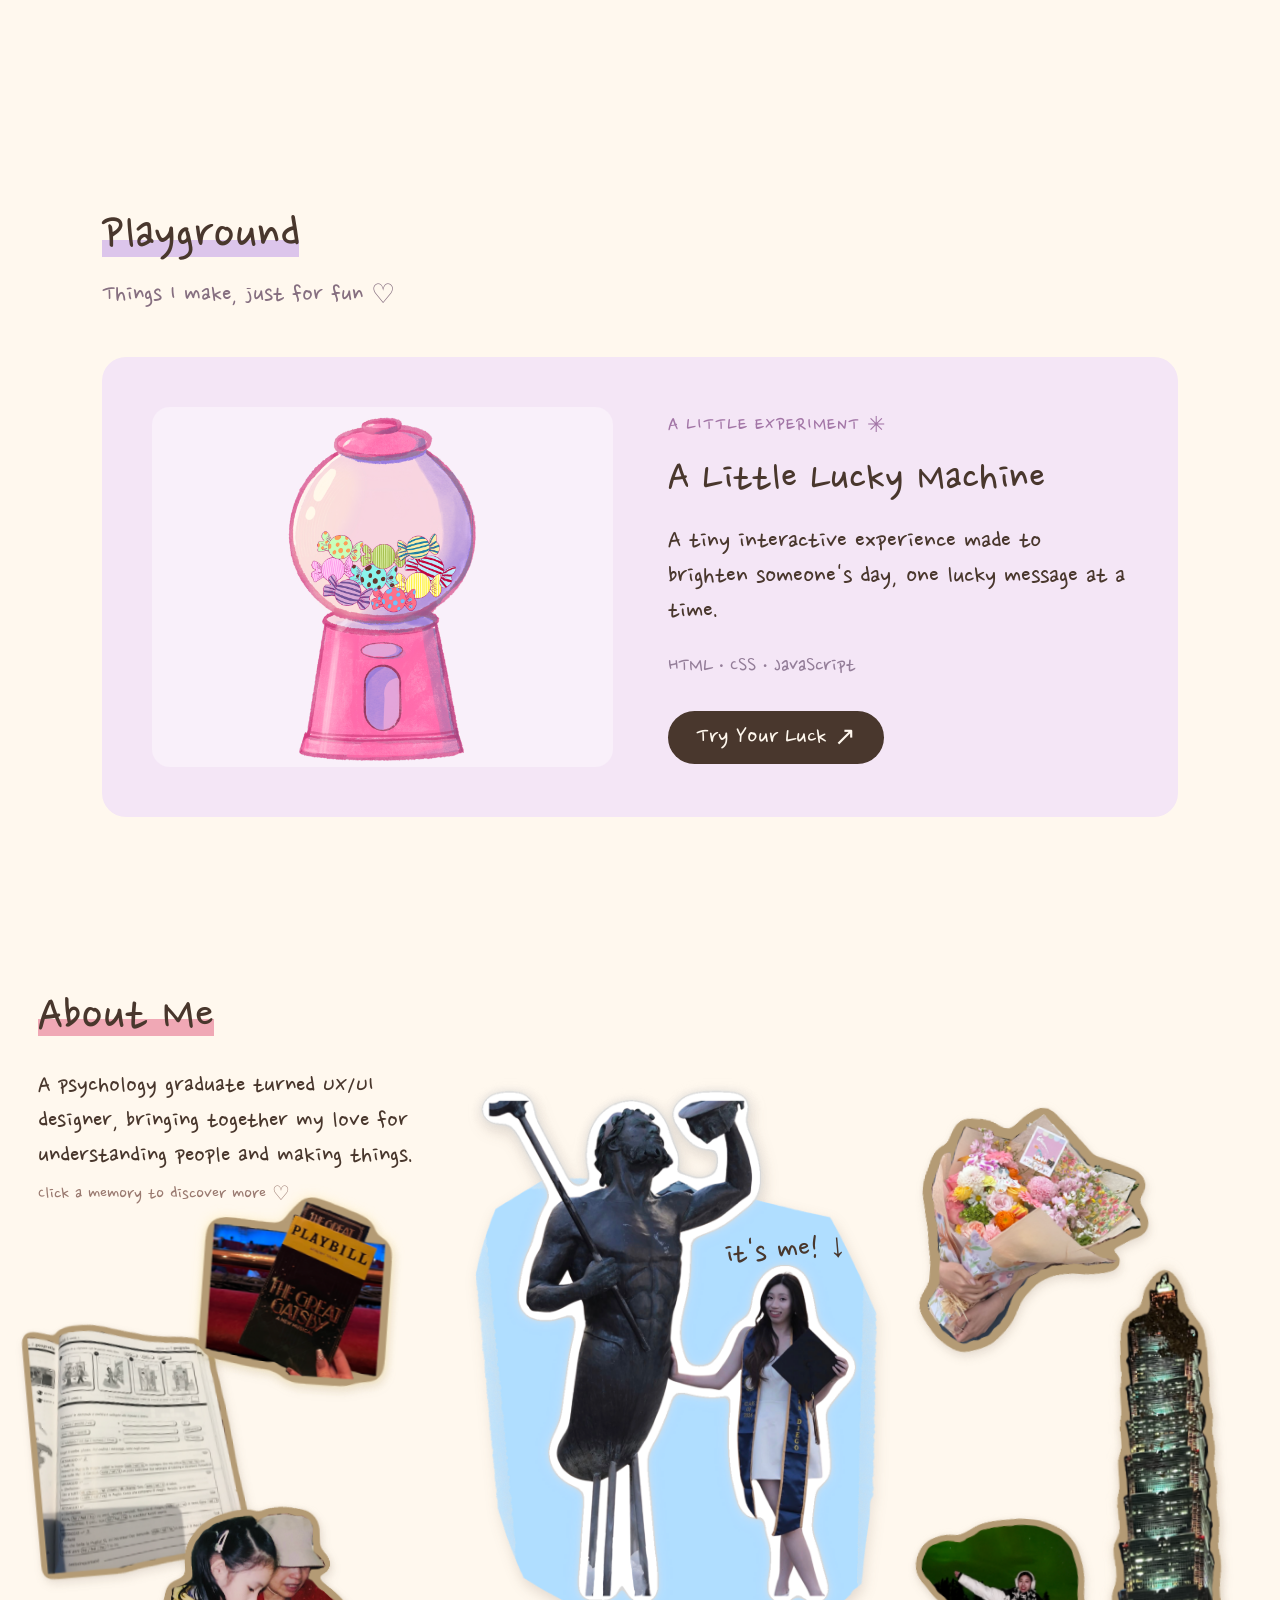
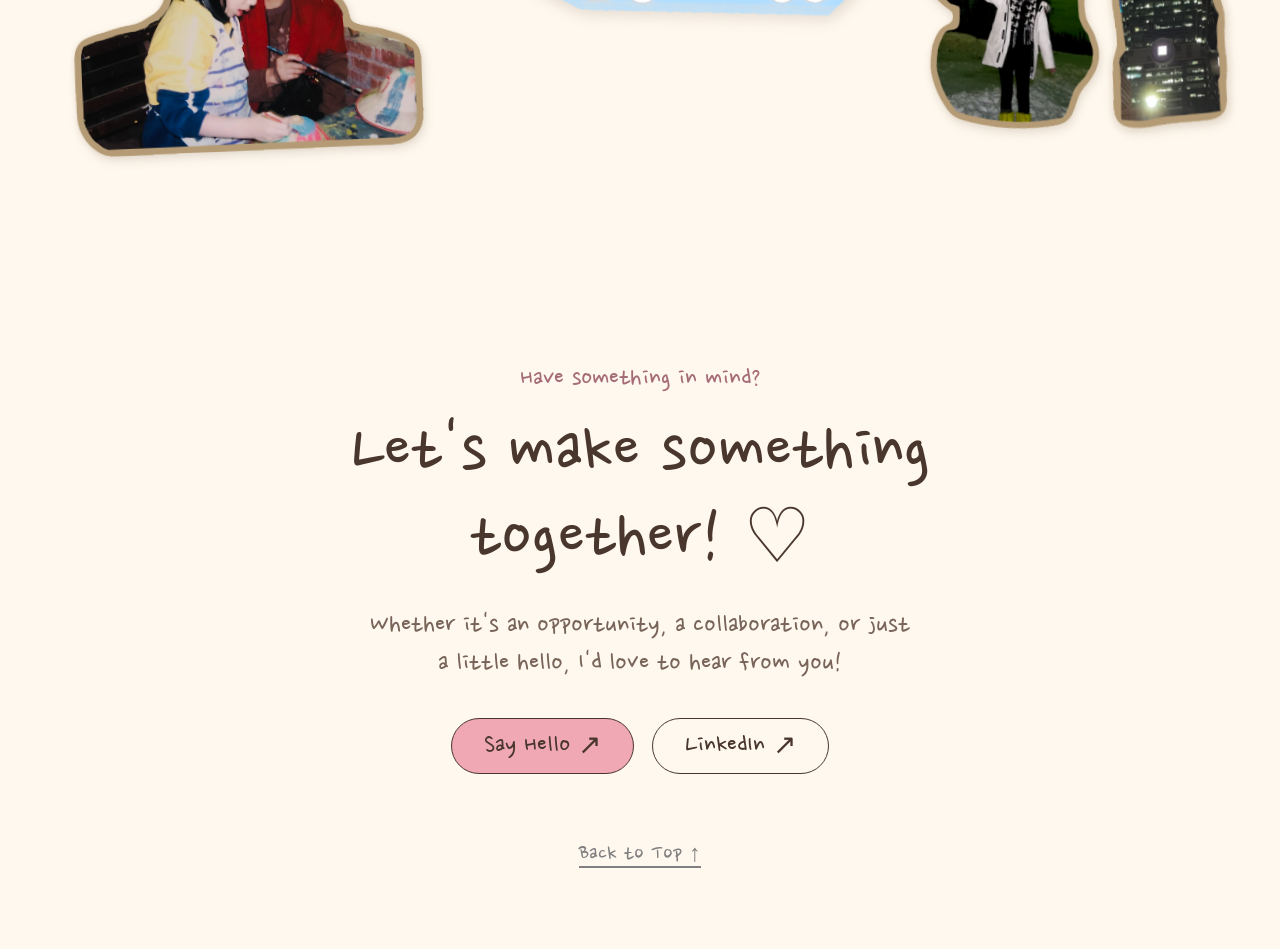
==== commit 04e5d21c: "little lucky machine update" ====
--- a/index.html
+++ b/index.html
@@ -213,6 +213,58 @@
         </section>
 
 
+        <!-- Playground -->
+        <section class="playground-section" id="playground">
+
+            <div class="playground-header">
+                <h2>Playground</h2>
+                <p>Things I make, just for fun ♡</p>
+            </div>
+
+            <div class="playground-feature">
+
+                <!-- Project Preview -->
+                <div class="playground-preview">
+                    <img
+                        src="images/lucky_machine_preview.png"
+                        alt="A Little Lucky Machine interactive web project"
+                        loading="lazy"
+                    >
+                </div>
+
+                <!-- Project Information -->
+                <div class="playground-info">
+
+                    <span class="playground-label">
+                        A LITTLE EXPERIMENT ✳
+                    </span>
+
+                    <h3>A Little Lucky Machine</h3>
+
+                    <p class="playground-description">
+                        A tiny interactive experience made to brighten
+                        someone's day, one lucky message at a time.
+                    </p>
+
+                    <p class="playground-tools">
+                        HTML · CSS · JavaScript
+                    </p>
+
+                    <a
+                        href="https://hanyu-tsai.github.io/a-little-lucky-machine/"
+                        class="playground-link"
+                        target="_blank"
+                        rel="noopener noreferrer"
+                    >
+                        Try Your Luck ↗
+                    </a>
+
+                </div>
+
+            </div>
+
+        </section>
+
        
         <!-- About Me -->
         <section class="about-section" id="about">
--- a/style.css
+++ b/style.css
@@ -1669,3 +1669,204 @@
 }
 
 
+/* =================================
+   Playground
+================================= */
+
+.playground-section {
+    padding: 100px 8%;
+    max-width: 1440px;
+    margin: 0 auto;
+}
+
+/* Section Header */
+
+.playground-header {
+    margin-bottom: 45px;
+}
+
+.playground-header h2 {
+    position: relative;
+    display: inline-block;
+    z-index: 0;
+
+    font-size: 54px;
+    font-weight: 400;
+    margin: 0;
+}
+
+.playground-header h2::after {
+    content: "";
+    position: absolute;
+    bottom: 20%;
+    left: 0;
+    width: 100%;
+    height: 17px;
+
+    background: #DCC5EB;
+    z-index: -1;
+}
+
+.playground-header p {
+    font-size: 27px;
+    color: #866F80;
+    margin: 8px 0 0;
+}
+
+/* Featured Project */
+
+.playground-feature {
+    display: grid;
+    grid-template-columns: 1fr 1fr;
+    align-items: center;
+    gap: 55px;
+
+    padding: 50px;
+    background: #F4E6F6;
+    border-radius: 24px;
+}
+
+/* Preview Image */
+
+.playground-preview {
+    display: flex;
+    align-items: center;
+    justify-content: center;
+
+    min-height: 340px;
+    border-radius: 18px;
+    background: #F9F0FA;
+    overflow: hidden;
+}
+
+.playground-preview img {
+    display: block;
+    width: 100%;
+    max-height: 360px;
+    object-fit: contain;
+    transition: transform 0.3s ease;
+}
+
+.playground-preview:hover img {
+    transform: scale(1.04);
+}
+
+/* Project Information */
+
+.playground-info {
+    color: #49372D;
+}
+
+.playground-label {
+    font-size: 22px;
+    color: #A275A6;
+    letter-spacing: 1px;
+}
+
+.playground-info h3 {
+    font-size: 46px;
+    font-weight: 400;
+    line-height: 1.1;
+    margin: 15px 0 20px;
+}
+
+.playground-description {
+    font-size: 28px;
+    line-height: 1.25;
+    margin: 0 0 22px;
+}
+
+.playground-tools {
+    font-size: 23px;
+    color: #947E99;
+    margin: 0 0 30px;
+}
+
+/* Project Button */
+
+.playground-link {
+    display: inline-block;
+    padding: 10px 28px;
+
+    border-radius: 40px;
+    background: #49372D;
+    color: #FFF8EE;
+
+    font-size: 26px;
+    text-decoration: none;
+
+    transition:
+        background-color 0.2s ease,
+        transform 0.2s ease;
+}
+
+.playground-link:hover {
+    background: #946B91;
+    transform: translateY(-3px);
+}
+
+/* =================================
+   Mobile Playground
+================================= */
+
+@media (max-width: 800px) {
+
+    .playground-section {
+        padding: 65px 6%;
+    }
+
+    .playground-header {
+        margin-bottom: 30px;
+    }
+
+    .playground-header h2 {
+        font-size: 40px;
+    }
+
+    .playground-header h2::after {
+        height: 12px;
+    }
+
+    .playground-header p {
+        font-size: 22px;
+    }
+
+    .playground-feature {
+        grid-template-columns: 1fr;
+        gap: 25px;
+        padding: 25px;
+    }
+
+    .playground-preview {
+        min-height: 240px;
+    }
+
+    .playground-preview img {
+        max-height: 270px;
+    }
+
+    .playground-info h3 {
+        font-size: 36px;
+    }
+
+    .playground-description {
+        font-size: 24px;
+    }
+
+    .playground-tools {
+        font-size: 21px;
+    }
+
+    .playground-link {
+        font-size: 24px;
+    }
+}
+
+@media (prefers-reduced-motion: reduce) {
+    .playground-preview img,
+    .playground-link {
+        transition: none;
+    }
+}
+
+
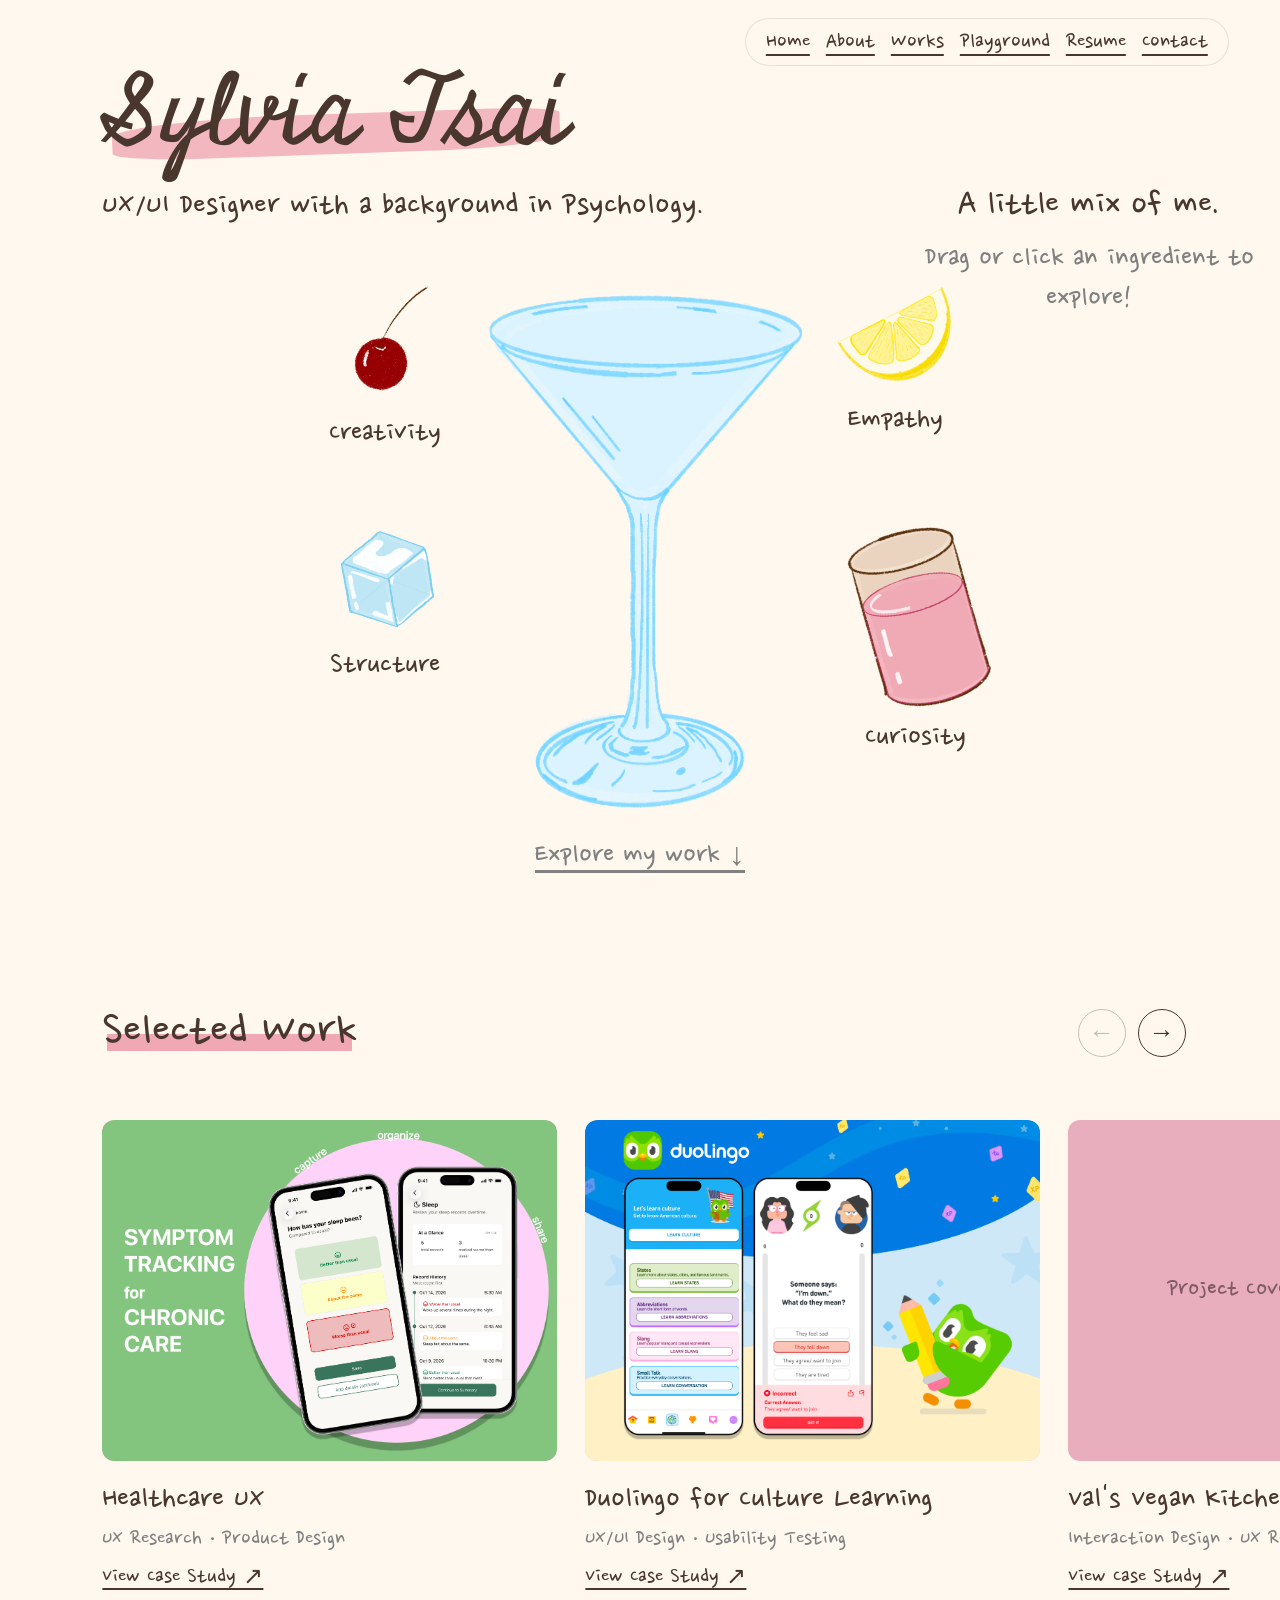
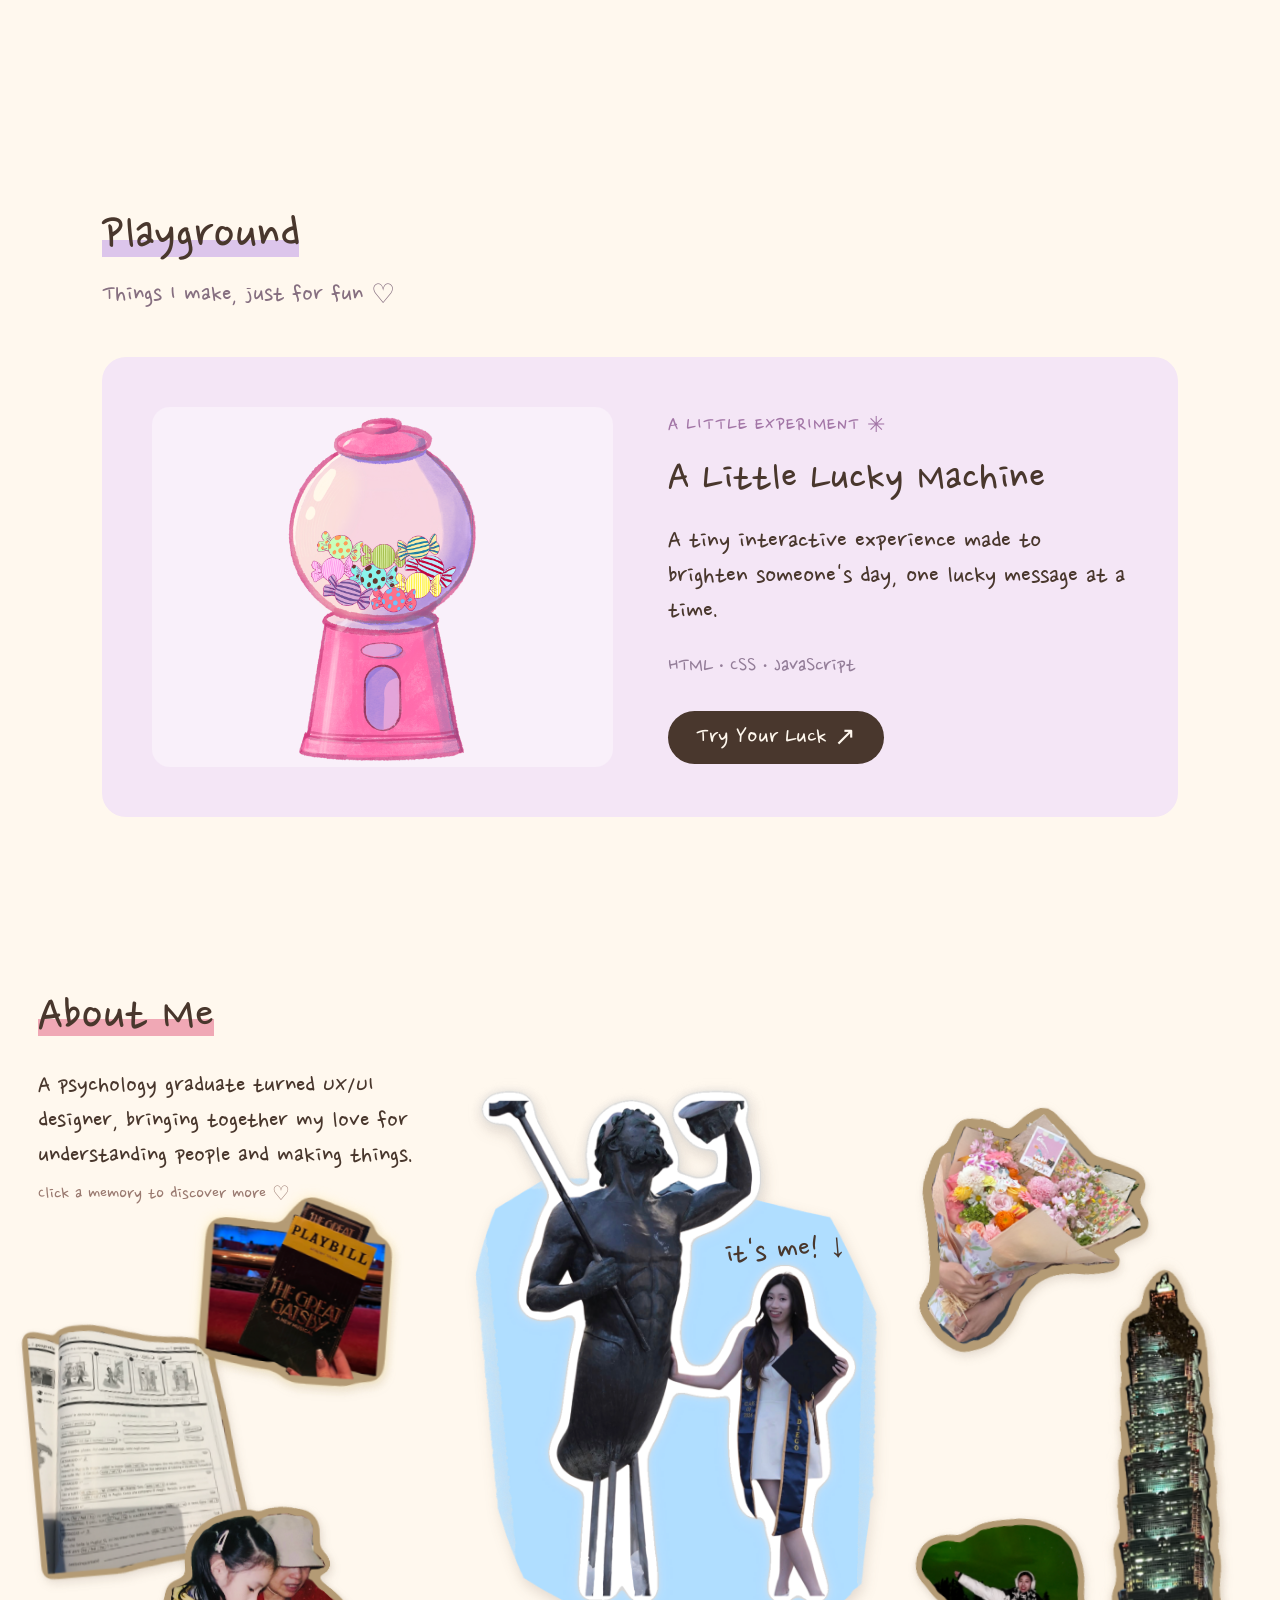
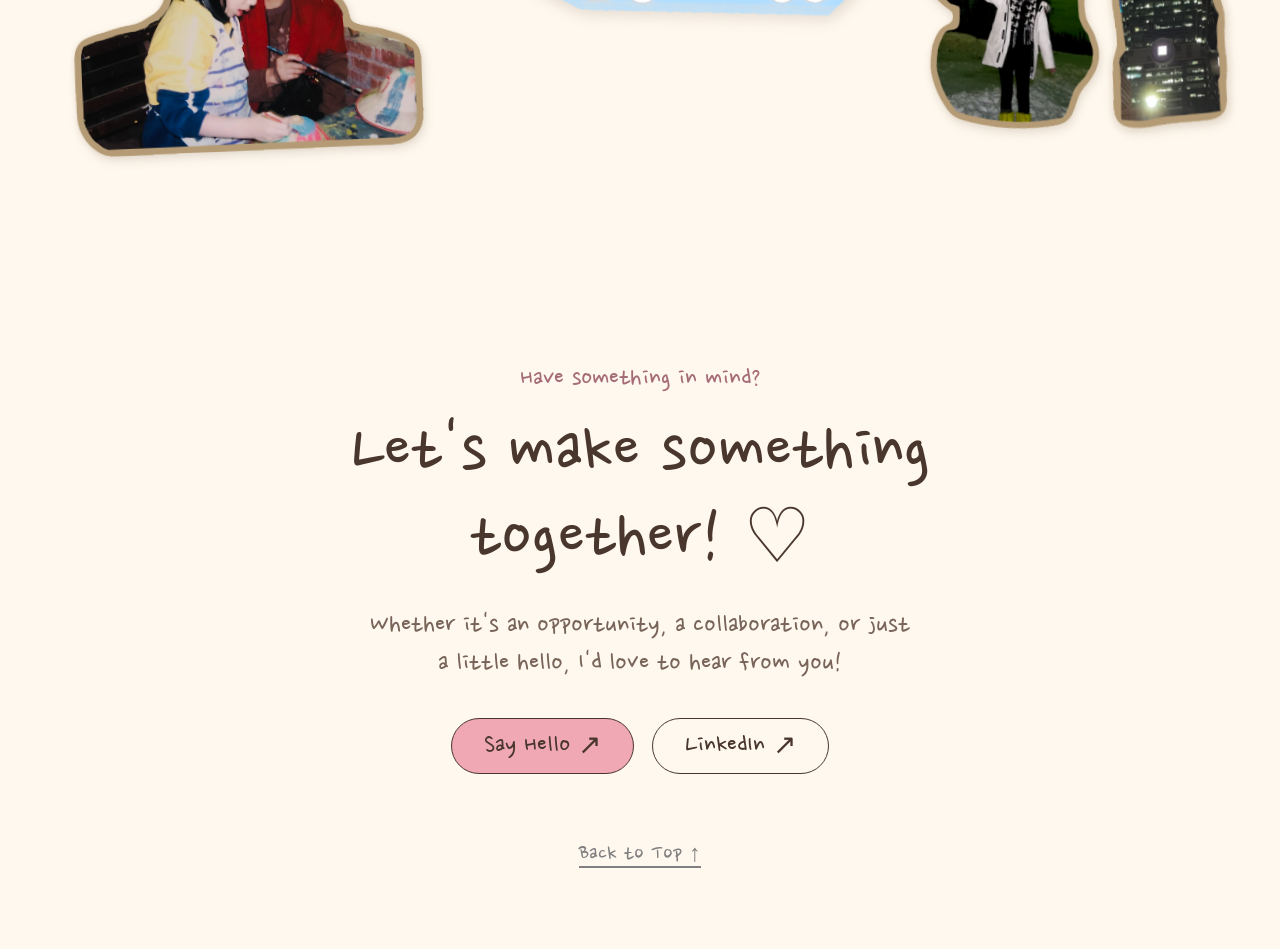
==== commit c1075e7d: "Add Playground section and refactor portfolio code - Added A Little Lucky Machine to the new Playgro" ====
--- a/index.html
+++ b/index.html
@@ -1,7 +1,6 @@
-
 <!DOCTYPE html>
 <html lang="en">
-<head>
+  <head>
     <meta charset="UTF-8">
     <meta name="viewport" content="width=device-width, initial-scale=1.0">
 
@@ -9,404 +8,395 @@
 
     <link rel="stylesheet" href="style.css">
     <script src="script.js" defer></script>
-</head>
-
-<body>
-
-
-        <!-- Navigation -->
-        <header class="site-header">
-            <nav aria-label="Main navigation">
-                <a href="#home">Home</a>
-                <a href="#about">About</a>
-                <a href="#works">Works</a>
-                <a href="resume.pdf" target="_blank" rel="noopener noreferrer">Resume</a>
-                <a href="#contact">Contact</a>
-            </nav>
-        </header>
-
+  </head>
+
+  <body>
+
+    <!-- Navigation -->
+    <header class="site-header">
+      <nav aria-label="Main navigation">
+        <a href="#home">Home</a>
+        <a href="#about">About</a>
+        <a href="#works">Works</a>
+        <a href="#playground">Playground</a>
+        <a href="resume.pdf" target="_blank" rel="noopener noreferrer">Resume</a>
+        <a href="#contact">Contact</a>
+      </nav>
+    </header>
 
     <main>
 
-        <!-- Homepage Hero -->
-        <section class="hero" id="home">
-
-            <!-- Introduction -->
-            <div class="intro">
-                <h1>Sylvia Tsai</h1>
-                <p>UX/UI Designer with a background in Psychology.</p>
+      <!-- Homepage Hero -->
+      <section class="hero" id="home">
+
+        <!-- Introduction -->
+        <div class="intro">
+          <h1>Sylvia Tsai</h1>
+          <p>UX/UI Designer with a background in Psychology.</p>
+        </div>
+
+        <!-- Dynamic Description -->
+        <div class="description" aria-live="polite">
+          <h2 id="description-title">A little mix of me.</h2>
+
+          <p id="description-text">
+            Drag or click an ingredient to explore!
+          </p>
+        </div>
+
+        <!-- Interactive Cocktail -->
+        <div class="cocktail-area">
+
+          <!-- Cocktail Glass -->
+          <div class="glass" id="glass">
+
+            <img
+              id="glass-image"
+              src="images/glass_tinted.png"
+              alt="An illustrated light blue cocktail glass"
+            >
+
+            <!-- Ingredients inside the cocktail -->
+            <div class="glass-contents" aria-hidden="true">
+
+              <img
+                class="inside-ingredient inside-cherry"
+                src="images/cherry.png"
+                alt=""
+              >
+
+              <img
+                class="inside-ingredient inside-lemon"
+                src="images/lemon.png"
+                alt=""
+              >
+
+              <img
+                class="inside-ingredient inside-ice"
+                src="images/ice.png"
+                alt=""
+              >
+
             </div>
 
-            <!-- Dynamic Description -->
-            <div class="description" aria-live="polite">
-                <h2 id="description-title">A little mix of me.</h2>
-
-                <p id="description-text">
-                    Drag or click an ingredient to explore!
-                </p>
-            </div>
-
-            <!-- Interactive Cocktail -->
-            <div class="cocktail-area">
-
-                <!-- Cocktail Glass -->
-                <div class="glass" id="glass">
-
-                    <img
-                        id="glass-image"
-                        src="images/glass_tinted.png"
-                        alt="An illustrated light blue cocktail glass"
-                    >
-
-                    <!-- Ingredients inside the cocktail -->
-                    <div class="glass-contents" aria-hidden="true">
-
-                        <img
-                            class="inside-ingredient inside-cherry"
-                            src="images/cherry.png"
-                            alt=""
-                        >
-
-                        <img
-                            class="inside-ingredient inside-lemon"
-                            src="images/lemon.png"
-                            alt=""
-                        >
-
-                        <img
-                            class="inside-ingredient inside-ice"
-                            src="images/ice.png"
-                            alt=""
-                        >
-
-                    </div>
-
-                </div>
-
-                <!-- Cherry -->
-                <button
-                    class="ingredient cherry"
-                    data-ingredient="cherry"
-                    type="button"
+          </div>
+
+          <!-- Cherry -->
+          <button
+            class="ingredient cherry"
+            data-ingredient="cherry"
+            type="button"
+          >
+            <img src="images/cherry.png" alt="">
+            <span>Creativity</span>
+          </button>
+
+          <!-- Lemon -->
+          <button
+            class="ingredient lemon"
+            data-ingredient="lemon"
+            type="button"
+          >
+            <img src="images/lemon.png" alt="">
+            <span>Empathy</span>
+          </button>
+
+          <!-- Ice -->
+          <button
+            class="ingredient ice"
+            data-ingredient="ice"
+            type="button"
+          >
+            <img src="images/ice.png" alt="">
+            <span>Structure</span>
+          </button>
+
+          <!-- Pink Liquid -->
+          <button
+            class="ingredient liquid"
+            data-ingredient="liquid"
+            type="button"
+          >
+            <img src="images/liquid_cup.png" alt="">
+            <span>Curiosity</span>
+          </button>
+
+        </div>
+
+        <!-- Hero Actions -->
+        <div class="hero-actions">
+
+          <!-- Reset Cocktail -->
+          <button
+            id="reset-button"
+            class="reset-button"
+            type="button"
+            hidden
+          >
+            Make Another Mix ↻
+          </button>
+
+          <!-- Explore Work -->
+          <a href="#works" class="explore-link">
+            Explore my work ↓
+          </a>
+
+        </div>
+
+      </section>
+
+      <!-- Selected Work -->
+      <section class="works-section" id="works">
+
+        <div class="works-header">
+          <h2>Selected Work</h2>
+
+          <div class="works-controls">
+            <button class="work-arrow" id="work-prev"
+              type="button" aria-label="Previous project">←</button>
+            <button class="work-arrow" id="work-next"
+              type="button" aria-label="Next project">→</button>
+          </div>
+        </div>
+
+        <div class="works-gallery" id="works-gallery">
+
+          <!-- Project 1 -->
+          <article class="project-card">
+            <a href="healthcare.html" class="project-link">
+              <div class="project-cover cover-healthcare">
+                <img
+                  src="images/healthcare_preview.png"
+                  alt="Healthcare UX project preview showing symptom tracking and health record screens"
+                  loading="lazy"
                 >
-                    <img src="images/cherry.png" alt="">
-                    <span>Creativity</span>
-                </button>
-
-                <!-- Lemon -->
-                <button
-                    class="ingredient lemon"
-                    data-ingredient="lemon"
-                    type="button"
+              </div>
+              <h3>Healthcare UX</h3>
+              <p>UX Research · Product Design</p>
+              <span class="project-view">View Case Study ↗</span>
+            </a>
+          </article>
+
+          <!-- Project 2 -->
+          <article class="project-card">
+            <a href="duolingo.html" class="project-link">
+              <div class="project-cover cover-duolingo">
+                <img
+                  src="images/duolingo_preview.png"
+                  alt="Duolingo Culture Learning UX/UI project preview"
+                  loading="lazy"
                 >
-                    <img src="images/lemon.png" alt="">
-                    <span>Empathy</span>
-                </button>
-
-                <!-- Ice -->
-                <button
-                    class="ingredient ice"
-                    data-ingredient="ice"
-                    type="button"
-                >
-                    <img src="images/ice.png" alt="">
-                    <span>Structure</span>
-                </button>
-
-                <!-- Pink Liquid -->
-                <button
-                    class="ingredient liquid"
-                    data-ingredient="liquid"
-                    type="button"
-                >
-                    <img src="images/liquid_cup.png" alt="">
-                    <span>Curiosity</span>
-                </button>
-
-            </div>
-
-            <!-- Hero Actions -->
-            <div class="hero-actions">
-
-                <!-- Reset Cocktail -->
-                <button
-                    id="reset-button"
-                    class="reset-button"
-                    type="button"
-                    hidden
-                >
-                    Make Another Mix ↻
-                </button>
-
-                <!-- Explore Work -->
-                <a href="#works" class="explore-link">
-                    Explore my work ↓
-                </a>
-
-            </div>
-
-        </section>
-
-        
-        <!-- Selected Work -->
-        <section class="works-section" id="works">
-
-            <div class="works-header">
-                <h2>Selected Work</h2>
-
-                <div class="works-controls">
-                    <button class="work-arrow" id="work-prev"
-                        type="button" aria-label="Previous project">←</button>
-                    <button class="work-arrow" id="work-next"
-                        type="button" aria-label="Next project">→</button>
-                </div>
-            </div>
-
-            <div class="works-gallery" id="works-gallery">
-
-                <!-- Project 1 -->
-                <article class="project-card">
-                    <a href="healthcare.html" class="project-link">
-                        <div class="project-cover cover-healthcare">
-                            <img
-                                src="images/healthcare_preview.png"
-                                alt="Healthcare UX project preview showing symptom tracking and health record screens"
-                                loading="lazy"
-                            >
-                        </div>
-                        <h3>Healthcare UX</h3>
-                        <p>UX Research · Product Design</p>
-                        <span class="project-view">View Case Study ↗</span>
-                    </a>
-                </article>
-
-                <!-- Project 2 -->
-                <article class="project-card">
-                    <a href="duolingo.html" class="project-link">
-                        <div class="project-cover cover-duolingo">
-                            <img
-                                src="images/duolingo_preview.png"
-                                alt="Duolingo Culture Learning UX/UI project preview"
-                                loading="lazy"
-                            >
-                        </div>
-                        <h3>Duolingo for Culture Learning</h3>
-                        <p>UX/UI Design · Usability Testing</p>
-                        <span class="project-view">View Case Study ↗</span>
-                    </a>
-                </article>
-
-                <!-- Project 3 -->
-                <article class="project-card">
-                    <a href="vals-vegan.html" class="project-link">
-                        <div class="project-cover cover-vals">
-                            <span>Project Cover Coming Soon</span>
-                        </div>
-                        <h3>Val's Vegan Kitchen</h3>
-                        <p>Interaction Design · UX Research</p>
-                        <span class="project-view">View Case Study ↗</span>
-                    </a>
-                </article>
-
-            </div>
-
-        </section>
-
-
-        <!-- Playground -->
-        <section class="playground-section" id="playground">
-
-            <div class="playground-header">
-                <h2>Playground</h2>
-                <p>Things I make, just for fun ♡</p>
-            </div>
-
-            <div class="playground-feature">
-
-                <!-- Project Preview -->
-                <div class="playground-preview">
-                    <img
-                        src="images/lucky_machine_preview.png"
-                        alt="A Little Lucky Machine interactive web project"
-                        loading="lazy"
-                    >
-                </div>
-
-                <!-- Project Information -->
-                <div class="playground-info">
-
-                    <span class="playground-label">
-                        A LITTLE EXPERIMENT ✳
-                    </span>
-
-                    <h3>A Little Lucky Machine</h3>
-
-                    <p class="playground-description">
-                        A tiny interactive experience made to brighten
-                        someone's day, one lucky message at a time.
-                    </p>
-
-                    <p class="playground-tools">
-                        HTML · CSS · JavaScript
-                    </p>
-
-                    <a
-                        href="https://hanyu-tsai.github.io/a-little-lucky-machine/"
-                        class="playground-link"
-                        target="_blank"
-                        rel="noopener noreferrer"
-                    >
-                        Try Your Luck ↗
-                    </a>
-
-                </div>
-
-            </div>
-
-        </section>
-
-       
-        <!-- About Me -->
-        <section class="about-section" id="about">
-
-            <div class="about-intro">
-                <h2>About Me</h2>
-                <p>
-                    A psychology graduate turned UX/UI designer,
-                    bringing together my love for understanding
-                    people and making things.
-                </p>
-                <span class="about-hint">
-                    Click a memory to discover more ♡
-                </span>
-            </div>
-
-            <div class="about-collage">
-
-                
-                <!-- Central Graduation Cutout -->
-                <div class="about-graduation">
-                    <div class="graduation-paper"></div>
-
-                    <img
-                        src="images/about/grad_cut.png"
-                        alt="Sylvia graduating from UC San Diego beside the Triton statue"
-                    >
-
-                    <span class="about-me-label" aria-hidden="true">
-                        it's me! ↓
-                    </span>
-                </div>
-
-
-                <!-- Childhood -->
-                <button class="memory-card memory-childhood" type="button">
-                    <span class="memory-front">
-                        <img src="images/about/little_draw.png" alt="Childhood painting memory">
-                    </span>
-                    <span class="memory-back">
-                        I've loved making things with my hands since I was little, from drawing and cutting to creating whatever came to mind.
-                    </span>
-                </button>
-
-                <!-- Aurora -->
-                <button class="memory-card memory-alaska" type="button">
-                    <span class="memory-front">
-                        <img src="images/about/alaska.png" alt="Northern lights in Alaska">
-                    </span>
-                    <span class="memory-back">
-                        Thanks to my parents, I grew up traveling and exploring new places. There's still so much of the world I want to see!
-                    </span>
-                </button>
-
-                <!-- Musical -->
-                <button class="memory-card memory-play" type="button">
-                    <span class="memory-front">
-                        <img src="images/about/play.png" alt="The Great Gatsby musical">
-                    </span>
-                    <span class="memory-back">
-                        There's something magical about watching a story come to life on stage. I'll always have a soft spot for musicals!
-                    </span>
-                </button>
-
-                <!-- Italian -->
-                <button class="memory-card memory-language" type="button">
-                    <span class="memory-front">
-                        <img src="images/about/language.png" alt="Italian language workbook">
-                    </span>
-                    <span class="memory-back">
-                        I love learning languages and discovering different cultures. There's always another language I want to try!
-                    </span>
-                </button>
-
-                <!-- Flowers -->
-                <button class="memory-card memory-flower" type="button">
-                    <span class="memory-front">
-                        <img src="images/about/flower.png" alt="Colorful bouquet of flowers">
-                    </span>
-                    <span class="memory-back">
-                        It's the little things that make me happy. Flowers make ordinary days better.
-                    </span>
-                </button>
-
-                <!-- Taipei -->
-                <button class="memory-card memory-taipei" type="button">
-                    <span class="memory-front">
-                        <img src="images/about/taipei_101.png" alt="Taipei 101 at night">
-                    </span>
-                    <span class="memory-back">
-                        Home sweet home ♡ No matter where life takes me, Taipei will always feel like home.
-                    </span>
-                </button>
-
-            </div>
-
-        </section>
-
-
-                
-        <!-- Contact Section -->
-        <section class="contact-section" id="contact">
-
-            <div class="contact-content">
-
-                <p class="contact-eyebrow">Have something in mind?</p>
-
-                <h2>Let's make something together! ♡</h2>
-
-                <p class="contact-description">
-                    Whether it's an opportunity, a collaboration,
-                    or just a little hello, I'd love to hear from you!
-                </p>
-
-                <div class="contact-actions">
-                    <a
-                        href="mailto:sylviatsai1100@gmail.com"
-                        class="contact-button contact-primary"
-                    >
-                        Say Hello ↗
-                    </a>
-
-                    <a
-                        href="https://www.linkedin.com/in/sylviatsaiucsd/"
-                        class="contact-button contact-secondary"
-                        target="_blank"
-                        rel="noopener noreferrer"
-                    >
-                        LinkedIn ↗
-                    </a>
-                </div>
-
-                <a href="#home" class="back-to-top">
-                    Back to Top ↑
-                </a>
-
-            </div>
-
-        </section>
-
+              </div>
+              <h3>Duolingo for Culture Learning</h3>
+              <p>UX/UI Design · Usability Testing</p>
+              <span class="project-view">View Case Study ↗</span>
+            </a>
+          </article>
+
+          <!-- Project 3 -->
+          <article class="project-card">
+            <a href="vals-vegan.html" class="project-link">
+              <div class="project-cover cover-vals">
+                <span>Project Cover Coming Soon</span>
+              </div>
+              <h3>Val's Vegan Kitchen</h3>
+              <p>Interaction Design · UX Research</p>
+              <span class="project-view">View Case Study ↗</span>
+            </a>
+          </article>
+
+        </div>
+
+      </section>
+
+      <!-- Playground -->
+      <section class="playground-section" id="playground">
+
+        <div class="playground-header">
+          <h2>Playground</h2>
+          <p>Things I make, just for fun ♡</p>
+        </div>
+
+        <div class="playground-feature">
+
+          <!-- Project Preview -->
+          <div class="playground-preview">
+            <img
+              src="images/lucky_machine_preview.png"
+              alt="A Little Lucky Machine interactive web project"
+              loading="lazy"
+            >
+          </div>
+
+          <!-- Project Information -->
+          <div class="playground-info">
+
+            <span class="playground-label">
+              A LITTLE EXPERIMENT ✳
+            </span>
+
+            <h3>A Little Lucky Machine</h3>
+
+            <p class="playground-description">
+              A tiny interactive experience made to brighten
+              someone's day, one lucky message at a time.
+            </p>
+
+            <p class="playground-tools">
+              HTML · CSS · JavaScript
+            </p>
+
+            <a
+              href="https://hanyu-tsai.github.io/a-little-lucky-machine/"
+              class="playground-link"
+              target="_blank"
+              rel="noopener noreferrer"
+            >
+              Try Your Luck ↗
+            </a>
+
+          </div>
+
+        </div>
+
+      </section>
+
+      <!-- About Me -->
+      <section class="about-section" id="about">
+
+        <div class="about-intro">
+          <h2>About Me</h2>
+          <p>
+            A psychology graduate turned UX/UI designer,
+            bringing together my love for understanding
+            people and making things.
+          </p>
+          <span class="about-hint">
+            Click a memory to discover more ♡
+          </span>
+        </div>
+
+        <div class="about-collage">
+
+          <!-- Central Graduation Cutout -->
+          <div class="about-graduation">
+            <div class="graduation-paper"></div>
+
+            <img
+              src="images/about/grad_cut.png"
+              alt="Sylvia graduating from UC San Diego beside the Triton statue"
+            >
+
+            <span class="about-me-label" aria-hidden="true">
+              it's me! ↓
+            </span>
+          </div>
+
+          <!-- Childhood -->
+          <button class="memory-card memory-childhood" type="button">
+            <span class="memory-front">
+              <img src="images/about/little_draw.png" alt="Childhood painting memory">
+            </span>
+            <span class="memory-back">
+              I've loved making things with my hands since I was little, from drawing and cutting to creating whatever came to mind.
+            </span>
+          </button>
+
+          <!-- Aurora -->
+          <button class="memory-card memory-alaska" type="button">
+            <span class="memory-front">
+              <img src="images/about/alaska.png" alt="Northern lights in Alaska">
+            </span>
+            <span class="memory-back">
+              Thanks to my parents, I grew up traveling and exploring new places. There's still so much of the world I want to see!
+            </span>
+          </button>
+
+          <!-- Musical -->
+          <button class="memory-card memory-play" type="button">
+            <span class="memory-front">
+              <img src="images/about/play.png" alt="The Great Gatsby musical">
+            </span>
+            <span class="memory-back">
+              There's something magical about watching a story come to life on stage. I'll always have a soft spot for musicals!
+            </span>
+          </button>
+
+          <!-- Italian -->
+          <button class="memory-card memory-language" type="button">
+            <span class="memory-front">
+              <img src="images/about/language.png" alt="Italian language workbook">
+            </span>
+            <span class="memory-back">
+              I love learning languages and discovering different cultures. There's always another language I want to try!
+            </span>
+          </button>
+
+          <!-- Flowers -->
+          <button class="memory-card memory-flower" type="button">
+            <span class="memory-front">
+              <img src="images/about/flower.png" alt="Colorful bouquet of flowers">
+            </span>
+            <span class="memory-back">
+              It's the little things that make me happy. Flowers make ordinary days better.
+            </span>
+          </button>
+
+          <!-- Taipei -->
+          <button class="memory-card memory-taipei" type="button">
+            <span class="memory-front">
+              <img src="images/about/taipei_101.png" alt="Taipei 101 at night">
+            </span>
+            <span class="memory-back">
+              Home sweet home ♡ No matter where life takes me, Taipei will always feel like home.
+            </span>
+          </button>
+
+        </div>
+
+      </section>
+
+      <!-- Contact Section -->
+      <section class="contact-section" id="contact">
+
+        <div class="contact-content">
+
+          <p class="contact-eyebrow">Have something in mind?</p>
+
+          <h2>Let's make something together! ♡</h2>
+
+          <p class="contact-description">
+            Whether it's an opportunity, a collaboration,
+            or just a little hello, I'd love to hear from you!
+          </p>
+
+          <div class="contact-actions">
+            <a
+              href="mailto:sylviatsai1100@gmail.com"
+              class="contact-button contact-primary"
+            >
+              Say Hello ↗
+            </a>
+
+            <a
+              href="https://www.linkedin.com/in/sylviatsaiucsd/"
+              class="contact-button contact-secondary"
+              target="_blank"
+              rel="noopener noreferrer"
+            >
+              LinkedIn ↗
+            </a>
+          </div>
+
+          <a href="#home" class="back-to-top">
+            Back to Top ↑
+          </a>
+
+        </div>
+
+      </section>
 
     </main>
 
-</body>
+  </body>
 </html>
--- a/style.css
+++ b/style.css
@@ -1,4 +1,3 @@
-
 @import url('https://fonts.googleapis.com/css2?family=Miniver&family=Nanum+Pen+Script&display=swap');
 
 /* =================================
@@ -6,45 +5,36 @@
 ================================= */
 
 * {
-    box-sizing: border-box;
+  box-sizing: border-box;
 }
 
 html {
-    scroll-behavior: smooth;
+  scroll-behavior: smooth;
 }
 
 body {
-    margin: 0;
-    background-color: #FFF8EE;
-    color: #49372D;
-    font-family: 'Nanum Pen Script', cursive;
+  margin: 0;
+  background-color: #FFF8EE;
+  color: #49372D;
+  font-family: 'Nanum Pen Script', cursive;
 }
 
 /* =================================
    Navigation
 ================================= */
 
-.site-header {
-    position: absolute;
-    top: 30px;
-    right: 5%;
-    z-index: 10;
-}
-
 .site-header nav {
-    display: flex;
-    gap: 36px;
+  display: flex;
 }
 
 .site-header a {
-    font-size: 32px;
-    color: #49372D;
-    text-decoration: underline;
-    text-underline-offset: 5px;
+  color: #49372D;
+  text-decoration: underline;
+  text-underline-offset: 5px;
 }
 
 .site-header a:hover {
-    color: #A66C76;
+  color: #A66C76;
 }
 
 /* =================================
@@ -52,11 +42,11 @@
 ================================= */
 
 .hero {
-    position: relative;
-    min-height: 100vh;
-    max-width: 1440px;
-    margin: 0 auto;
-    overflow: hidden;
+  position: relative;
+  min-height: 100vh;
+  max-width: 1440px;
+  margin: 0 auto;
+  overflow: hidden;
 }
 
 /* =================================
@@ -64,45 +54,42 @@
 ================================= */
 
 .intro {
-    position: absolute;
-    top: 6%;
-    left: 8%;
+  position: absolute;
+  top: 6%;
+  left: 8%;
 }
 
 .intro h1 {
-    display: inline-block;
-    position: relative;
-    z-index: 0;
-
-    font-family: 'Miniver', cursive;
-    font-size: 96px;
-    font-weight: 400;
-    line-height: 1.3;
-    margin: 0;
+  display: inline-block;
+  position: relative;
+  z-index: 0;
+  font-family: 'Miniver', cursive;
+  font-size: 96px;
+  font-weight: 400;
+  line-height: 1.3;
+  margin: 0;
 }
 
 /* Pink highlight behind name */
+
 .intro h1::after {
-    content: "";
-    position: absolute;
-    z-index: -1;
-
-    left: 2%;
-    bottom: 20%;
-    width: 96%;
-    height: 40px;
-
-    background-color: #F0A8B5;
-    opacity: 0.8;
-
-    transform: rotate(-2deg);
-    border-radius: 40% 15% 30% 20%;
-    pointer-events: none;
+  content: "";
+  position: absolute;
+  z-index: -1;
+  left: 2%;
+  bottom: 20%;
+  width: 96%;
+  height: 40px;
+  background-color: #F0A8B5;
+  opacity: 0.8;
+  transform: rotate(-2deg);
+  border-radius: 40% 15% 30% 20%;
+  pointer-events: none;
 }
 
 .intro p {
-    font-size: 36px;
-    margin: 5px 0 0;
+  font-size: 36px;
+  margin: 5px 0 0;
 }
 
 /* =================================
@@ -110,31 +97,30 @@
 ================================= */
 
 .description {
-    position: absolute;
-    top: 20%;
-    right: 2%;
-
-    width: 330px;
-    min-height: 130px;
-    text-align: center;
-    z-index: 5;
+  position: absolute;
+  top: 20%;
+  right: 2%;
+  width: 330px;
+  min-height: 130px;
+  text-align: center;
+  z-index: 5;
 }
 
 .description h2 {
-    font-size: 40px;
-    font-weight: 400;
-    margin: 0 0 8px;
+  font-size: 40px;
+  font-weight: 400;
+  margin: 0 0 8px;
 }
 
 .description p {
-    font-size: 32px;
-    color: #808080;
-    margin: 0;
+  font-size: 32px;
+  color: #808080;
+  margin: 0;
 }
 
 .description h2,
 .description p {
-    transition: opacity 0.2s ease;
+  transition: opacity 0.2s ease;
 }
 
 /* =================================
@@ -142,15 +128,13 @@
 ================================= */
 
 .cocktail-area {
-    position: absolute;
-    top: 23%;
-    left: 50%;
-
-    width: 800px;
-    height: 580px;
-
-    transform: translateX(-50%);
-    z-index: 1;
+  position: absolute;
+  top: 23%;
+  left: 50%;
+  width: 800px;
+  height: 580px;
+  transform: translateX(-50%);
+  z-index: 1;
 }
 
 /* =================================
@@ -158,22 +142,21 @@
 ================================= */
 
 .glass {
-    position: absolute;
-    top: 0;
-    left: 50%;
-
-    width: 400px;
-    transform: translateX(-50%);
+  position: absolute;
+  top: 0;
+  left: 50%;
+  width: 400px;
+  transform: translateX(-50%);
 }
 
 /* Only target the main glass image */
+
 .glass > #glass-image {
-    position: relative;
-    z-index: 2;
-
-    display: block;
-    width: 100%;
-    height: auto;
+  position: relative;
+  z-index: 2;
+  display: block;
+  width: 100%;
+  height: auto;
 }
 
 /* =================================
@@ -181,81 +164,75 @@
 ================================= */
 
 .ingredient {
-    position: absolute;
-
-    display: flex;
-    flex-direction: column;
-    align-items: center;
-    gap: 4px;
-
-    padding: 8px;
-    border: none;
-    background: transparent;
-
-    font-family: 'Nanum Pen Script', cursive;
-    font-size: 32px;
-    color: #49372D;
-
-    cursor: pointer;
+  position: absolute;
+  display: flex;
+  flex-direction: column;
+  align-items: center;
+  gap: 4px;
+  padding: 8px;
+  border: none;
+  background: transparent;
+  font-family: 'Nanum Pen Script', cursive;
+  font-size: 32px;
+  color: #49372D;
+  cursor: pointer;
 }
 
 .ingredient img {
-    position: relative;
-    z-index: 1;
-
-    display: block;
-    width: 100%;
-    height: auto;
-
-    transition: transform 0.25s ease;
+  position: relative;
+  z-index: 1;
+  display: block;
+  width: 100%;
+  height: auto;
+  transition: transform 0.25s ease;
 }
 
 .ingredient span {
-    line-height: 1.2;
+  line-height: 1.2;
 }
 
 /* Individual positions */
 
 .cherry {
-    width: 130px;
-    top: 55px;
-    left: 80px;
+  width: 130px;
+  top: 55px;
+  left: 80px;
 }
 
 .lemon {
-    width: 160px;
-    top: 50px;
-    right: 65px;
+  width: 160px;
+  top: 50px;
+  right: 65px;
 }
 
 .ice {
-    width: 150px;
-    top: 300px;
-    left: 70px;
+  width: 150px;
+  top: 300px;
+  left: 70px;
 }
 
 .liquid {
-    width: 170px;
-    top: 295px;
-    right: 40px;
+  width: 170px;
+  top: 295px;
+  right: 40px;
 }
 
 /* Original rotations */
 
 .cherry img {
-    transform: rotate(-8deg);
+  transform: rotate(-8deg);
 }
 
 .lemon img {
-    transform: rotate(12deg);
+  transform: rotate(12deg);
 }
 
 .ice img {
-    transform: rotate(-10deg);
+  transform: rotate(-10deg);
 }
 
 .liquid img {
-    transform: rotate(-15deg);
+  transform: rotate(-15deg);
 }
 
 /* =================================
@@ -263,86 +240,80 @@
 ================================= */
 
 .ingredient::before {
-    content: "";
-    position: absolute;
-
-    top: 8px;
-    left: 5%;
-    width: 90%;
-    aspect-ratio: 1 / 1;
-
-    border-radius: 50%;
-    opacity: 0;
-
-    transform: scale(0.8);
-
-    transition:
-        opacity 0.25s ease,
+  content: "";
+  position: absolute;
+  top: 8px;
+  left: 5%;
+  width: 90%;
+  aspect-ratio: 1 / 1;
+  border-radius: 50%;
+  opacity: 0;
+  transform: scale(0.8);
+  transition: opacity 0.25s ease,
         transform 0.25s ease;
-
-    pointer-events: none;
+  pointer-events: none;
 }
 
 /* Highlight colors */
 
 .cherry::before {
-    background-color: #FCADAD;
+  background-color: #FCADAD;
 }
 
 .lemon::before {
-    background-color: #FFF0BB;
+  background-color: #FFF0BB;
 }
 
 .ice::before {
-    background-color: #D9F1FA;
+  background-color: #D9F1FA;
 }
 
 .liquid::before {
-    background-color: #F6DCE7;
+  background-color: #F6DCE7;
 }
 
 /* Desktop hover */
 
 @media (hover: hover) {
-    .ingredient:hover::before {
-        opacity: 0.85;
-        transform: scale(1);
-    }
-
-    .cherry:hover img {
-        transform: rotate(-8deg) scale(1.08);
-    }
-
-    .lemon:hover img {
-        transform: rotate(12deg) scale(1.08);
-    }
-
-    .ice:hover img {
-        transform: rotate(-10deg) scale(1.08);
-    }
-
-    .liquid:hover img {
-        transform: rotate(-15deg) scale(1.08);
-    }
-}
-
-/* Keyboard focus */
-
-.ingredient:focus-visible::before {
+  .ingredient:hover::before {
     opacity: 0.85;
     transform: scale(1);
+  }
+
+  .cherry:hover img {
+    transform: rotate(-8deg) scale(1.08);
+  }
+
+  .lemon:hover img {
+    transform: rotate(12deg) scale(1.08);
+  }
+
+  .ice:hover img {
+    transform: rotate(-10deg) scale(1.08);
+  }
+
+  .liquid:hover img {
+    transform: rotate(-15deg) scale(1.08);
+  }
+}
+
+/* Keyboard focus */
+
+.ingredient:focus-visible::before {
+  opacity: 0.85;
+  transform: scale(1);
 }
 
 .ingredient:focus-visible {
-    outline: 2px solid #49372D;
-    outline-offset: 4px;
+  outline: 2px solid #49372D;
+  outline-offset: 4px;
 }
 
 /* Ingredient already added */
 
 .ingredient.is-added {
-    opacity: 0.4;
-    cursor: default;
+  opacity: 0.4;
+  cursor: default;
 }
 
 /* =================================
@@ -350,78 +321,71 @@
 ================================= */
 
 .glass-contents {
-    position: absolute;
-    inset: 0;
-    z-index: 3;
-
-    pointer-events: none;
+  position: absolute;
+  inset: 0;
+  z-index: 3;
+  pointer-events: none;
 }
 
 /* Default hidden state */
 
 .glass .inside-ingredient {
-    position: absolute;
-    display: block;
-    height: auto;
-
-    opacity: 0;
-    transform: scale(0.5);
-
-    transition:
-        opacity 0.35s ease,
+  position: absolute;
+  display: block;
+  height: auto;
+  opacity: 0;
+  transform: scale(0.5);
+  transition: opacity 0.35s ease,
         transform 0.35s ease;
 }
 
 /* Cherry - right side of rim */
 
 .glass .inside-cherry {
-    width: 115px;
-    top: 2%;
-    left: 59%;
+  width: 115px;
+  top: 2%;
+  left: 59%;
 }
 
 /* Lemon - flipped and rotated */
 
 .glass .inside-lemon {
-    width: 150px;
-    top: 5%;
-    left: 9%;
-
-    transform: scale(0.5) scaleX(-1) rotate(-180deg);
+  width: 150px;
+  top: 5%;
+  left: 9%;
+  transform: scale(0.5) scaleX(-1) rotate(-180deg);
 }
 
 /* Ice - inside the glass */
 
 .glass .inside-ice {
-    width: 85px;
-    top: 24%;
-    left: 39%;
+  width: 85px;
+  top: 24%;
+  left: 39%;
 }
 
 /* Visible ingredients */
 
 .glass .inside-ingredient.added {
-    opacity: 1;
-    transform: scale(1);
+  opacity: 1;
+  transform: scale(1);
 }
 
 /* Preserve lemon orientation */
 
 .glass .inside-lemon.added {
-    transform: scale(1) scaleX(-1) rotate(-180deg);
+  transform: scale(1) scaleX(-1) rotate(-180deg);
 }
 
 /* Completed cocktail */
 
 .glass.is-complete .glass-contents {
-    display: none;
+  display: none;
 }
 
 /* =================================
    Explore Work
 ================================= */
-
-
 
 /* =================================
    Other Sections (Temporary)
@@ -430,14 +394,14 @@
 .works-section,
 .about-section,
 .contact-section {
-    min-height: 60vh;
-    padding: 100px 10%;
+  min-height: 60vh;
+  padding: 100px 10%;
 }
 
 .works-section h2,
 .about-section h2,
 .contact-section h2 {
-    font-size: 40px;
+  font-size: 40px;
 }
 
 /* =================================
@@ -445,116 +409,113 @@
 ================================= */
 
 @media (max-width: 800px) {
-
-    .site-header {
-        top: 20px;
-        right: 5%;
-    }
-
-    .site-header nav {
-        gap: 15px;
-    }
-
-    .site-header a {
-        font-size: 18px;
-    }
-
-    .hero {
-        min-height: 850px;
-    }
-
-    .intro {
-        top: 100px;
-        left: 6%;
-    }
-
-    .intro h1 {
-        font-size: 52px;
-    }
-
-    .intro h1::after {
-        height: 22px;
-    }
-
-    .intro p {
-        font-size: 20px;
-    }
-
-    .description {
-        top: 230px;
-        left: 50%;
-        right: auto;
-
-        transform: translateX(-50%);
-
-        width: 85%;
-        min-height: 100px;
-    }
-
-    .description h2 {
-        font-size: 25px;
-    }
-
-    .description p {
-        font-size: 21px;
-    }
-
-    .cocktail-area {
-        top: 350px;
-        width: 100%;
-        height: 420px;
-    }
-
-    .glass {
-        width: 230px;
-    }
-
-    .ingredient {
-        font-size: 18px;
-    }
-
-    .cherry {
-        width: 90px;
-        top: 40px;
-        left: 2%;
-    }
-
-    .lemon {
-        width: 100px;
-        top: 40px;
-        right: 2%;
-    }
-
-    .ice {
-        width: 100px;
-        top: 230px;
-        left: 2%;
-    }
-
-    .liquid {
-        width: 110px;
-        top: 230px;
-        right: 2%;
-    }
-
-    /* Scale inside ingredients for smaller glass */
-
-    .glass .inside-cherry {
-        width: 66px;
-    }
-
-    .glass .inside-lemon {
-        width: 66px;
-    }
-
-    .glass .inside-ice {
-        width: 49px;
-    }
-
-    .explore-link {
-        font-size: 24px;
-        bottom: 20px;
-    }
+  .site-header {
+    top: 20px;
+    right: 5%;
+  }
+
+  .site-header nav {
+    gap: 15px;
+  }
+
+  .site-header a {
+    font-size: 18px;
+  }
+
+  .hero {
+    min-height: 850px;
+  }
+
+  .intro {
+    top: 100px;
+    left: 6%;
+  }
+
+  .intro h1 {
+    font-size: 52px;
+  }
+
+  .intro h1::after {
+    height: 22px;
+  }
+
+  .intro p {
+    font-size: 20px;
+  }
+
+  .description {
+    top: 230px;
+    left: 50%;
+    right: auto;
+    transform: translateX(-50%);
+    width: 85%;
+    min-height: 100px;
+  }
+
+  .description h2 {
+    font-size: 25px;
+  }
+
+  .description p {
+    font-size: 21px;
+  }
+
+  .cocktail-area {
+    top: 350px;
+    width: 100%;
+    height: 420px;
+  }
+
+  .glass {
+    width: 230px;
+  }
+
+  .ingredient {
+    font-size: 18px;
+  }
+
+  .cherry {
+    width: 90px;
+    top: 40px;
+    left: 2%;
+  }
+
+  .lemon {
+    width: 100px;
+    top: 40px;
+    right: 2%;
+  }
+
+  .ice {
+    width: 100px;
+    top: 230px;
+    left: 2%;
+  }
+
+  .liquid {
+    width: 110px;
+    top: 230px;
+    right: 2%;
+  }
+
+  /* Scale inside ingredients for smaller glass */
+
+  .glass .inside-cherry {
+    width: 66px;
+  }
+
+  .glass .inside-lemon {
+    width: 66px;
+  }
+
+  .glass .inside-ice {
+    width: 49px;
+  }
+
+  .explore-link {
+    font-size: 24px;
+    bottom: 20px;
+  }
 }
 
 /* =================================
@@ -562,510 +523,485 @@
 ================================= */
 
 @media (prefers-reduced-motion: reduce) {
-
-    html {
-        scroll-behavior: auto;
-    }
-
-    .ingredient img,
+  html {
+    scroll-behavior: auto;
+  }
+
+  .ingredient img,
     .ingredient::before,
     .glass .inside-ingredient,
     .description h2,
     .description p {
-        transition: none;
-    }
-}
-
-
-
-
-
+    transition: none;
+  }
+}
 
 /* =================================
    Drag & Drop
 ================================= */
 
 .ingredient {
-    touch-action: none;
-    user-select: none;
-    -webkit-user-select: none;
+  touch-action: none;
+  user-select: none;
+  -webkit-user-select: none;
 }
 
 .ingredient img {
-    -webkit-user-drag: none;
+  -webkit-user-drag: none;
 }
 
 .ingredient.is-dragging {
-    z-index: 20;
-    cursor: grabbing;
+  z-index: 20;
+  cursor: grabbing;
 }
 
 .ingredient.is-dragging::before {
-    opacity: 0.85;
-    transform: scale(1);
+  opacity: 0.85;
+  transform: scale(1);
 }
 
 /* Glass feedback when dragging over */
+
 .glass.drag-over {
-    filter: drop-shadow(0 0 15px rgba(75, 188, 235, 0.45));
+  filter: drop-shadow(0 0 15px rgba(75, 188, 235, 0.45));
 }
 
 /* Smooth glass feedback */
+
 .glass {
-    transition: filter 0.2s ease;
-}
-
-
-
+  transition: filter 0.2s ease;
+}
 
 /* =================================
    Hero Actions
 ================================= */
 
 .hero-actions {
-    pointer-events: none;
+  pointer-events: none;
 }
 
 .hero-actions > * {
-    pointer-events: auto;
+  pointer-events: auto;
 }
 
 /* Reset Button - Desktop */
+
 .reset-button {
+  position: absolute;
+  top: calc(20% + 145px);
+  right: calc(2% + 55px);
+  z-index: 10;
+  margin: 0;
+  padding: 6px 22px;
+  border: 1.5px solid #49372D;
+  border-radius: 30px;
+  background: transparent;
+  color: #49372D;
+  font-family: 'Nanum Pen Script', cursive;
+  font-size: 28px;
+  cursor: pointer;
+  white-space: nowrap;
+  transition: background-color 0.2s ease;
+}
+
+.reset-button:hover {
+  background-color: #F8DDE6;
+}
+
+.reset-button[hidden] {
+  display: none;
+}
+
+/* Explore My Work - Desktop */
+
+.explore-link {
+  position: absolute;
+  bottom: 25px;
+  left: 50%;
+  transform: translateX(-50%);
+  color: #808080;
+  font-size: 32px;
+  text-decoration: underline;
+  text-underline-offset: 5px;
+  white-space: nowrap;
+}
+
+.explore-link:hover {
+  color: #49372D;
+}
+
+/* =================================
+   Mobile Hero Actions
+================================= */
+
+@media (max-width: 800px) {
+  .hero {
+    min-height: 990px;
+  }
+
+  .hero-actions {
     position: absolute;
-    top: calc(20% + 145px);
-    right: calc(2% + 55px);
-    z-index: 10;
-
-    margin: 0;
-    padding: 6px 22px;
-
-    border: 1.5px solid #49372D;
-    border-radius: 30px;
-    background: transparent;
-
-    color: #49372D;
-    font-family: 'Nanum Pen Script', cursive;
-    font-size: 28px;
-
-    cursor: pointer;
-    white-space: nowrap;
-    transition: background-color 0.2s ease;
-}
-
-.reset-button:hover {
-    background-color: #F8DDE6;
-}
-
-.reset-button[hidden] {
-    display: none;
-}
-
-/* Explore My Work - Desktop */
-.explore-link {
-    position: absolute;
-    bottom: 25px;
+    top: 810px;
     left: 50%;
     transform: translateX(-50%);
-
-    color: #808080;
-    font-size: 32px;
-    text-decoration: underline;
-    text-underline-offset: 5px;
-    white-space: nowrap;
-}
-
-.explore-link:hover {
-    color: #49372D;
-}
-
-/* =================================
-   Mobile Hero Actions
-================================= */
+    z-index: 10;
+    display: flex;
+    flex-direction: column;
+    align-items: center;
+    gap: 12px;
+    width: max-content;
+    max-width: 92%;
+  }
+
+  .hero-actions .reset-button,
+    .hero-actions .explore-link {
+    position: static;
+    transform: none;
+    margin: 0;
+  }
+
+  .hero-actions .reset-button {
+    font-size: 24px;
+  }
+
+  .hero-actions .explore-link {
+    font-size: 24px;
+  }
+}
+
+/* =================================
+   Selected Work Gallery
+================================= */
+
+.works-section {
+  min-height: auto;
+  padding: 100px 0 110px 8%;
+  overflow: hidden;
+}
+
+.works-header {
+  display: flex;
+  justify-content: space-between;
+  align-items: center;
+  padding-right: 8%;
+  margin-bottom: 55px;
+}
+
+.works-header h2 {
+  position: relative;
+  display: inline-block;
+  z-index: 0;
+  margin: 0;
+  font-size: 52px;
+  font-weight: 400;
+}
+
+.works-header h2::after {
+  content: "";
+  position: absolute;
+  z-index: -1;
+  left: 2%;
+  bottom: 22%;
+  width: 96%;
+  height: 17px;
+  background: #F0A8B5;
+}
+
+.works-controls {
+  display: flex;
+  gap: 12px;
+}
+
+.work-arrow {
+  width: 48px;
+  height: 48px;
+  border: 1.5px solid #49372D;
+  border-radius: 50%;
+  background: transparent;
+  color: #49372D;
+  font-size: 26px;
+  cursor: pointer;
+}
+
+.work-arrow:disabled {
+  opacity: 0.3;
+  cursor: default;
+}
+
+.works-gallery {
+  display: flex;
+  gap: 28px;
+  overflow-x: auto;
+  scroll-snap-type: x mandatory;
+  scroll-behavior: smooth;
+  scrollbar-width: none;
+  padding-right: 8%;
+  overscroll-behavior-x: contain;
+}
+
+.works-gallery::-webkit-scrollbar {
+  display: none;
+}
+
+.project-card {
+  flex: 0 0 42%;
+  min-width: 0;
+  scroll-snap-align: start;
+}
+
+.project-link {
+  display: block;
+  color: #49372D;
+  text-decoration: none;
+}
+
+.project-cover {
+  position: relative;
+  display: flex;
+  justify-content: center;
+  align-items: center;
+  aspect-ratio: 4 / 3;
+  border-radius: 12px;
+  overflow: hidden;
+  isolation: isolate;
+}
+
+.project-cover img {
+  display: block;
+  width: 100%;
+  height: 100%;
+  object-fit: cover;
+  border-radius: inherit;
+  transition: transform 0.3s ease;
+}
+
+/* Hover Effect */
+
+@media (hover: hover) {
+  .project-link:hover .project-cover img {
+    transform: scale(1.03);
+  }
+}
+
+.project-cover span {
+  font-size: 28px;
+  color: #805B65;
+}
+
+.cover-healthcare {
+  background: #EFC0CB;
+}
+
+.cover-duolingo {
+  background: #F2D3CE;
+}
+
+.cover-vals {
+  background: #E9AEBE;
+}
+
+.project-card h3 {
+  font-size: 34px;
+  font-weight: 400;
+  margin: 18px 0 2px;
+}
+
+.project-card p {
+  font-size: 24px;
+  color: #808080;
+  margin: 0 0 8px;
+}
+
+.project-view {
+  font-size: 24px;
+  text-decoration: underline;
+  text-underline-offset: 4px;
+}
+
+/* Mobile */
 
 @media (max-width: 800px) {
-
-    .hero {
-        min-height: 990px;
-    }
-
-    .hero-actions {
-        position: absolute;
-        top: 810px;
-        left: 50%;
-        transform: translateX(-50%);
-        z-index: 10;
-
-        display: flex;
-        flex-direction: column;
-        align-items: center;
-        gap: 12px;
-
-        width: max-content;
-        max-width: 92%;
-    }
-
-    .hero-actions .reset-button,
-    .hero-actions .explore-link {
-        position: static;
-        transform: none;
-        margin: 0;
-    }
-
-    .hero-actions .reset-button {
-        font-size: 24px;
-    }
-
-    .hero-actions .explore-link {
-        font-size: 24px;
-    }
-}
-
-
-
-/* =================================
-   Selected Work Gallery
-================================= */
-
-.works-section {
-    min-height: auto;
-    padding: 100px 0 110px 8%;
-    overflow: hidden;
-}
-
-.works-header {
-    display: flex;
-    justify-content: space-between;
-    align-items: center;
-    padding-right: 8%;
-    margin-bottom: 55px;
-}
-
-.works-header h2 {
-    position: relative;
-    display: inline-block;
-    z-index: 0;
-    margin: 0;
-    font-size: 52px;
-    font-weight: 400;
-}
-
-.works-header h2::after {
-    content: "";
-    position: absolute;
-    z-index: -1;
-    left: 2%;
-    bottom: 22%;
-    width: 96%;
-    height: 17px;
-    background: #F0A8B5;
-}
-
-.works-controls {
-    display: flex;
-    gap: 12px;
-}
-
-.work-arrow {
-    width: 48px;
-    height: 48px;
-    border: 1.5px solid #49372D;
-    border-radius: 50%;
-    background: transparent;
-    color: #49372D;
-    font-size: 26px;
-    cursor: pointer;
-}
-
-.work-arrow:disabled {
-    opacity: 0.3;
-    cursor: default;
-}
-
-.works-gallery {
-    display: flex;
-    gap: 28px;
-    overflow-x: auto;
-    scroll-snap-type: x mandatory;
-    scroll-behavior: smooth;
-    scrollbar-width: none;
-    padding-right: 8%;
-    overscroll-behavior-x: contain;
-}
-
-.works-gallery::-webkit-scrollbar {
-    display: none;
-}
-
-.project-card {
-    flex: 0 0 42%;
-    min-width: 0;
-    scroll-snap-align: start;
-}
-
-.project-link {
-    display: block;
-    color: #49372D;
-    text-decoration: none;
-}
-
-.project-cover {
-    position: relative;
-    display: flex;
-    justify-content: center;
-    align-items: center;
-    aspect-ratio: 4 / 3;
-    border-radius: 12px;
-    overflow: hidden;
-    isolation: isolate;
-}
-
-.project-cover img {
-    display: block;
-    width: 100%;
-    height: 100%;
-    object-fit: cover;
-    border-radius: inherit;
-    transition: transform 0.3s ease;
-}
-
-/* Hover Effect */
-@media (hover: hover) {
-    .project-link:hover .project-cover img {
-        transform: scale(1.03);
-    }
-}
-
-.project-cover span {
+  .works-section {
+    padding: 65px 0 75px 6%;
+  }
+
+  .works-header {
+    padding-right: 6%;
+    margin-bottom: 30px;
+  }
+
+  .works-header h2 {
+    font-size: 38px;
+  }
+
+  .works-header h2::after {
+    height: 12px;
+  }
+
+  .work-arrow {
+    width: 36px;
+    height: 36px;
+    font-size: 21px;
+  }
+
+  .works-gallery {
+    gap: 18px;
+    padding-right: 6%;
+  }
+
+  .project-card {
+    flex-basis: 82%;
+  }
+
+  .project-cover span {
+    font-size: 19px;
+  }
+
+  .project-card h3 {
     font-size: 28px;
-    color: #805B65;
-}
-
-.cover-healthcare {
-    background: #EFC0CB;
-}
-
-.cover-duolingo {
-    background: #F2D3CE;
-}
-
-.cover-vals {
-    background: #E9AEBE;
-}
-
-
-
-.project-card h3 {
-    font-size: 34px;
-    font-weight: 400;
-    margin: 18px 0 2px;
-}
-
-.project-card p {
-    font-size: 24px;
-    color: #808080;
-    margin: 0 0 8px;
-}
-
-.project-view {
-    font-size: 24px;
-    text-decoration: underline;
-    text-underline-offset: 4px;
-}
-
-/* Mobile */
-@media (max-width: 800px) {
-
-    .works-section {
-        padding: 65px 0 75px 6%;
-    }
-
-    .works-header {
-        padding-right: 6%;
-        margin-bottom: 30px;
-    }
-
-    .works-header h2 {
-        font-size: 38px;
-    }
-
-    .works-header h2::after {
-        height: 12px;
-    }
-
-    .work-arrow {
-        width: 36px;
-        height: 36px;
-        font-size: 21px;
-    }
-
-    .works-gallery {
-        gap: 18px;
-        padding-right: 6%;
-    }
-
-    .project-card {
-        flex-basis: 82%;
-    }
-
-    .project-cover span {
-        font-size: 19px;
-    }
-
-    .project-card h3 {
-        font-size: 28px;
-    }
-
-    .project-card p,
+  }
+
+  .project-card p,
     .project-view {
-        font-size: 21px;
-    }
-}
-
+    font-size: 21px;
+  }
+}
 
 /* =================================
    About Me Scrapbook
 ================================= */
 
 .about-section {
-    position: relative;
-    max-width: 1440px;
-    height: clamp(880px, 73vw, 1060px);
-    min-height: 0;
-    padding: 0;
-    margin: 0 auto;
-    overflow: hidden;
+  position: relative;
+  max-width: 1440px;
+  height: clamp(880px, 73vw, 1060px);
+  min-height: 0;
+  padding: 0;
+  margin: 0 auto;
+  overflow: hidden;
 }
 
 /* Introduction */
 
 .about-intro {
-    position: absolute;
-    top: 7%;
-    left: 3%;
-    width: 33%;
-    z-index: 8;
+  position: absolute;
+  top: 7%;
+  left: 3%;
+  width: 33%;
+  z-index: 8;
 }
 
 .about-intro h2 {
-    position: relative;
-    display: inline-block;
-    z-index: 0;
-    margin: 0;
-    font-size: 54px;
-    font-weight: 400;
+  position: relative;
+  display: inline-block;
+  z-index: 0;
+  margin: 0;
+  font-size: 54px;
+  font-weight: 400;
 }
 
 .about-intro h2::after {
-    content: "";
-    position: absolute;
-    bottom: 22%;
-    left: 0;
-    width: 100%;
-    height: 17px;
-    background: #F0A8B5;
-    z-index: -1;
+  content: "";
+  position: absolute;
+  bottom: 22%;
+  left: 0;
+  width: 100%;
+  height: 17px;
+  background: #F0A8B5;
+  z-index: -1;
 }
 
 .about-intro p {
-    font-size: clamp(21px, 2.1vw, 32px);
-    line-height: 1.3;
-    margin: 18px 0 8px;
+  font-size: clamp(21px, 2.1vw, 32px);
+  line-height: 1.3;
+  margin: 18px 0 8px;
 }
 
 .about-hint {
-    font-size: 20px;
-    color: #9A7A70;
+  font-size: 20px;
+  color: #9A7A70;
 }
 
 /* Collage Area */
 
 .about-collage {
-    position: absolute;
-    inset: 0;
+  position: absolute;
+  inset: 0;
 }
 
 /* Central Graduation Photo */
 
 .about-graduation {
-    position: absolute;
-    top: 17%;
-    left: 33%;
-    width: 38%;
-    z-index: 4;
-    pointer-events: none;
+  position: absolute;
+  top: 17%;
+  left: 33%;
+  width: 38%;
+  z-index: 4;
+  pointer-events: none;
 }
 
 .about-graduation img {
-    position: relative;
-    z-index: 2;
-    display: block;
-    width: 100%;
-    height: auto;
-    filter: drop-shadow(2px 6px 7px rgba(73, 55, 45, 0.16));
-}
-
+  position: relative;
+  z-index: 2;
+  display: block;
+  width: 100%;
+  height: auto;
+  filter: drop-shadow(2px 6px 7px rgba(73, 55, 45, 0.16));
+}
 
 .graduation-paper {
-    display: none;
-}
-
+  display: none;
+}
 
 /* =================================
    Memory Flip Cards
 ================================= */
 
 .memory-card {
-    position: absolute;
-    display: block;
-    padding: 0;
-    border: none;
-    background: transparent;
-    cursor: pointer;
-    perspective: 1000px;
-    filter: drop-shadow(2px 5px 5px rgba(73, 55, 45, 0.12));
-    z-index: 3;
+  position: absolute;
+  display: block;
+  padding: 0;
+  border: none;
+  background: transparent;
+  cursor: pointer;
+  perspective: 1000px;
+  filter: drop-shadow(2px 5px 5px rgba(73, 55, 45, 0.12));
+  z-index: 3;
 }
 
 .memory-front,
 .memory-back {
-    position: absolute;
-    inset: 0;
-
-    display: flex;
-    align-items: center;
-    justify-content: center;
-
-    backface-visibility: hidden;
-    -webkit-backface-visibility: hidden;
-
-    transition: transform 0.65s ease;
+  position: absolute;
+  inset: 0;
+  display: flex;
+  align-items: center;
+  justify-content: center;
+  backface-visibility: hidden;
+  -webkit-backface-visibility: hidden;
+  transition: transform 0.65s ease;
 }
 
 .memory-front {
-    transform: rotateY(0deg);
+  transform: rotateY(0deg);
 }
 
 .memory-front img {
-    display: block;
-    width: 100%;
-    height: 100%;
-    object-fit: contain;
+  display: block;
+  width: 100%;
+  height: 100%;
+  object-fit: contain;
 }
 
 .memory-back {
-    padding: 12%;
-    background: #F2D9DE;
-    color: #49372D;
-
-    font-family: 'Nanum Pen Script', cursive;
-    font-size: clamp(17px, 1.85vw, 28px);
-    line-height: 1.2;
-    text-align: center;
-
-    transform: rotateY(180deg);
-
-    clip-path: polygon(
+  padding: 12%;
+  background: #F2D9DE;
+  color: #49372D;
+  font-family: 'Nanum Pen Script', cursive;
+  font-size: clamp(17px, 1.85vw, 28px);
+  line-height: 1.2;
+  text-align: center;
+  transform: rotateY(180deg);
+  clip-path: polygon(
         5% 3%, 34% 1%, 70% 4%, 96% 2%,
         99% 28%, 97% 68%, 100% 97%,
         66% 99%, 31% 97%, 2% 100%,
@@ -1076,16 +1012,16 @@
 /* When clicked */
 
 .memory-card.is-flipped .memory-front {
-    transform: rotateY(-180deg);
+  transform: rotateY(-180deg);
 }
 
 .memory-card.is-flipped .memory-back {
-    transform: rotateY(0deg);
+  transform: rotateY(0deg);
 }
 
 .memory-card:focus-visible {
-    outline: 2px dashed #49372D;
-    outline-offset: 5px;
+  outline: 2px dashed #49372D;
+  outline-offset: 5px;
 }
 
 /* =================================
@@ -1093,780 +1029,751 @@
 ================================= */
 
 /* Childhood - bottom left */
+
 .memory-childhood {
-    top: 65%;
-    left: 2%;
-    width: 34%;
-    aspect-ratio: 1.25;
+  top: 65%;
+  left: 2%;
+  width: 34%;
+  aspect-ratio: 1.25;
+  transform: rotate(-2deg);
+}
+
+/* Aurora - bottom right */
+
+.memory-alaska {
+  top: 68%;
+  right: 12%;
+  width: 18%;
+  aspect-ratio: 0.82;
+  transform: rotate(5deg);
+}
+
+/* Great Gatsby - upper left */
+
+.memory-play {
+  top: 31%;
+  left: 12%;
+  width: 20%;
+  aspect-ratio: 1.1;
+  transform: rotate(4deg);
+}
+
+/* Italian workbook - middle left */
+
+.memory-language {
+  top: 44%;
+  left: 1%;
+  width: 19%;
+  aspect-ratio: 0.78;
+  transform: rotate(-5deg);
+  z-index: 2;
+}
+
+/* Flowers - upper right */
+
+.memory-flower {
+  top: 20%;
+  right: 10%;
+  width: 20%;
+  aspect-ratio: 0.9;
+  transform: rotate(5deg);
+}
+
+/* Taipei 101 - right edge */
+
+.memory-taipei {
+  top: 30%;
+  right: 1%;
+  width: 14%;
+  aspect-ratio: 0.33;
+  transform: rotate(-3deg);
+  z-index: 2;
+}
+
+.memory-taipei .memory-back {
+  font-size: clamp(15px, 1.5vw, 22px);
+}
+
+/* Different paper colors */
+
+.memory-alaska .memory-back {
+  background: #DCE7DD;
+}
+
+.memory-play .memory-back {
+  background: #E8DDF0;
+}
+
+.memory-language .memory-back {
+  background: #F2E5CB;
+}
+
+.memory-flower .memory-back {
+  background: #F6DDE3;
+}
+
+.memory-taipei .memory-back {
+  background: #D8EAF1;
+}
+
+/* =================================
+   Mobile About Me
+================================= */
+
+/* =================================
+   Mobile About Me
+================================= */
+
+@media (max-width: 800px) {
+  .about-section {
+    height: auto;
+    min-height: 0;
+    padding: 55px 6% 70px;
+    overflow: visible;
+  }
+
+  /* Introduction */
+
+  .about-intro {
+    position: relative;
+    top: auto;
+    left: auto;
+    width: 100%;
+    margin-bottom: 16px;
+  }
+
+  .about-intro h2 {
+    font-size: 40px;
+  }
+
+  .about-intro p {
+    font-size: 21px;
+    line-height: 1.25;
+    max-width: 36ch;
+    margin: 16px 0 12px;
+  }
+
+  .about-hint {
+    font-size: 18px;
+  }
+
+  /* Mobile Collage Grid */
+
+  .about-collage {
+    position: relative;
+    inset: auto;
+    display: grid;
+    grid-template-columns: repeat(2, minmax(0, 1fr));
+    column-gap: 14px;
+    row-gap: 14px;
+    align-items: start;
+    width: 100%;
+  }
+
+  /* Graduation - centered */
+
+  .about-graduation {
+    position: relative;
+    top: auto;
+    left: auto;
+    grid-column: 1 / -1;
+    width: min(80%, 300px);
+    margin: 8px auto 18px;
+  }
+
+  .about-graduation img {
+    width: 100%;
+    height: auto;
+  }
+
+  /* All Memory Cards */
+
+  .memory-card {
+    position: relative;
+    top: auto;
+    right: auto;
+    bottom: auto;
+    left: auto;
+    grid-column: auto;
+    width: 100%;
+    min-width: 0;
+    align-self: start;
+    justify-self: stretch;
+  }
+
+  /* Row 1 */
+
+  .memory-childhood {
+    aspect-ratio: 1594 / 1244;
+    transform: rotate(-3deg);
+  }
+
+  .memory-alaska {
+    aspect-ratio: 855 / 940;
+    transform: rotate(3deg);
+  }
+
+  /* Row 2 */
+
+  .memory-play {
+    aspect-ratio: 1227 / 1144;
+    transform: rotate(3deg);
+  }
+
+  .memory-language {
+    aspect-ratio: 1220 / 1361;
+    transform: rotate(-3deg);
+  }
+
+  /* Row 3 */
+
+  .memory-flower {
+    aspect-ratio: 1016 / 1092;
     transform: rotate(-2deg);
-}
-
-/* Aurora - bottom right */
-.memory-alaska {
-    top: 68%;
+  }
+
+  .memory-taipei {
+    width: 58%;
+    aspect-ratio: 525 / 1285;
+    justify-self: center;
+    transform: rotate(3deg);
+  }
+
+  /* Flip Captions */
+
+  .memory-back {
+    padding: 10%;
+    font-size: clamp(15px, 4vw, 22px);
+    line-height: 1.15;
+  }
+
+  .memory-taipei .memory-back {
+    padding: 5%;
+    font-size: clamp(12px, 3.2vw, 17px);
+  }
+}
+
+@media (prefers-reduced-motion: reduce) {
+  .memory-front,
+    .memory-back {
+    transition: none;
+  }
+}
+
+/* =================================
+   About Me - Desktop Position Adjustments
+================================= */
+
+@media (min-width: 801px) {
+  /* Center graduation photo */
+
+  .about-graduation {
+    top: 15%;
+    left: 33%;
+    width: 38%;
+  }
+
+  /* Great Gatsby */
+
+  .memory-play {
+    top: 27%;
+    left: 13%;
+    width: 20%;
+    z-index: 5;
+  }
+
+  /* Italian workbook */
+
+  .memory-language {
+    top: 40%;
+    left: 1%;
+    width: 19%;
+    z-index: 3;
+  }
+
+  /* Childhood drawing */
+
+  .memory-childhood {
+    top: 58%;
+    left: 3%;
+    width: 32%;
+    z-index: 5;
+  }
+
+  /* Flowers */
+
+  .memory-flower {
+    top: 18%;
+    right: 10%;
+    width: 20%;
+    z-index: 5;
+  }
+
+  /* Taipei 101 */
+
+  .memory-taipei {
+    top: 26%;
+    right: 1%;
+    width: 17%;
+    z-index: 3;
+  }
+
+  /* Aurora */
+
+  .memory-alaska {
+    top: 60%;
     right: 12%;
     width: 18%;
-    aspect-ratio: 0.82;
-    transform: rotate(5deg);
-}
-
-/* Great Gatsby - upper left */
-.memory-play {
-    top: 31%;
-    left: 12%;
-    width: 20%;
-    aspect-ratio: 1.1;
-    transform: rotate(4deg);
-}
-
-/* Italian workbook - middle left */
-.memory-language {
-    top: 44%;
-    left: 1%;
-    width: 19%;
-    aspect-ratio: 0.78;
-    transform: rotate(-5deg);
-    z-index: 2;
-}
-
-/* Flowers - upper right */
-.memory-flower {
-    top: 20%;
-    right: 10%;
-    width: 20%;
-    aspect-ratio: 0.9;
-    transform: rotate(5deg);
-}
-
-/* Taipei 101 - right edge */
-.memory-taipei {
+    z-index: 5;
+  }
+}
+
+/* =================================
+   About Me - Handwritten Label
+================================= */
+
+.about-me-label {
+  position: absolute;
+  top: 30%;
+  right: 13%;
+  z-index: 6;
+  font-family: 'Nanum Pen Script', cursive;
+  font-size: 34px;
+  color: #49372D;
+  transform: rotate(-5deg);
+  white-space: nowrap;
+  pointer-events: none;
+}
+
+@media (max-width: 800px) {
+  .about-me-label {
     top: 30%;
-    right: 1%;
-    width: 14%;
-    aspect-ratio: 0.33;
-    transform: rotate(-3deg);
-    z-index: 2;
-}
-
-.memory-taipei .memory-back {
-    font-size: clamp(15px, 1.5vw, 22px);
-}
-
-/* Different paper colors */
-
-.memory-alaska .memory-back {
-    background: #DCE7DD;
-}
-
-.memory-play .memory-back {
-    background: #E8DDF0;
-}
-
-.memory-language .memory-back {
-    background: #F2E5CB;
-}
-
-.memory-flower .memory-back {
-    background: #F6DDE3;
-}
-
-.memory-taipei .memory-back {
-    background: #D8EAF1;
-}
-
-/* =================================
-   Mobile About Me
-================================= */
-
-
-/* =================================
-   Mobile About Me
-================================= */
-
-@media (max-width: 800px) {
-
-    .about-section {
-        height: auto;
-        min-height: 0;
-        padding: 55px 6% 70px;
-        overflow: visible;
-    }
-
-    /* Introduction */
-
-    .about-intro {
-        position: relative;
-        top: auto;
-        left: auto;
-        width: 100%;
-        margin-bottom: 16px;
-    }
-
-    .about-intro h2 {
-        font-size: 40px;
-    }
-
-    .about-intro p {
-        font-size: 21px;
-        line-height: 1.25;
-        max-width: 36ch;
-        margin: 16px 0 12px;
-    }
-
-    .about-hint {
-        font-size: 18px;
-    }
-
-    /* Mobile Collage Grid */
-
-    .about-collage {
-        position: relative;
-        inset: auto;
-
-        display: grid;
-        grid-template-columns: repeat(2, minmax(0, 1fr));
-        column-gap: 14px;
-        row-gap: 14px;
-
-        align-items: start;
-        width: 100%;
-    }
-
-    /* Graduation - centered */
-
-    .about-graduation {
-        position: relative;
-        top: auto;
-        left: auto;
-
-        grid-column: 1 / -1;
-
-        width: min(80%, 300px);
-        margin: 8px auto 18px;
-    }
-
-    .about-graduation img {
-        width: 100%;
-        height: auto;
-    }
-
-    /* All Memory Cards */
-
-    .memory-card {
-        position: relative;
-
-        top: auto;
-        right: auto;
-        bottom: auto;
-        left: auto;
-
-        grid-column: auto;
-        width: 100%;
-        min-width: 0;
-
-        align-self: start;
-        justify-self: stretch;
-    }
-
-    /* Row 1 */
-
-    .memory-childhood {
-        aspect-ratio: 1594 / 1244;
-        transform: rotate(-3deg);
-    }
-
-    .memory-alaska {
-        aspect-ratio: 855 / 940;
-        transform: rotate(3deg);
-    }
-
-    /* Row 2 */
-
-    .memory-play {
-        aspect-ratio: 1227 / 1144;
-        transform: rotate(3deg);
-    }
-
-    .memory-language {
-        aspect-ratio: 1220 / 1361;
-        transform: rotate(-3deg);
-    }
-
-    /* Row 3 */
-
-    .memory-flower {
-        aspect-ratio: 1016 / 1092;
-        transform: rotate(-2deg);
-    }
-
-    .memory-taipei {
-        width: 58%;
-        aspect-ratio: 525 / 1285;
-        justify-self: center;
-        transform: rotate(3deg);
-    }
-
-    /* Flip Captions */
-
-    .memory-back {
-        padding: 10%;
-        font-size: clamp(15px, 4vw, 22px);
-        line-height: 1.15;
-    }
-
-    .memory-taipei .memory-back {
-        padding: 5%;
-        font-size: clamp(12px, 3.2vw, 17px);
-    }
-}
-
-
-@media (prefers-reduced-motion: reduce) {
-    .memory-front,
-    .memory-back {
-        transition: none;
-    }
-}
-
-
-
-/* =================================
-   About Me - Desktop Position Adjustments
-================================= */
-
-@media (min-width: 801px) {
-
-    /* Center graduation photo */
-    .about-graduation {
-        top: 15%;
-        left: 33%;
-        width: 38%;
-    }
-
-    /* Great Gatsby */
-    .memory-play {
-        top: 27%;
-        left: 13%;
-        width: 20%;
-        z-index: 5;
-    }
-
-    /* Italian workbook */
-    .memory-language {
-        top: 40%;
-        left: 1%;
-        width: 19%;
-        z-index: 3;
-    }
-
-    /* Childhood drawing */
-    .memory-childhood {
-        top: 58%;
-        left: 3%;
-        width: 32%;
-        z-index: 5;
-    }
-
-    /* Flowers */
-    .memory-flower {
-        top: 18%;
-        right: 10%;
-        width: 20%;
-        z-index: 5;
-    }
-
-    /* Taipei 101 */
-    .memory-taipei {
-        top: 26%;
-        right: 1%;
-        width: 17%;
-        z-index: 3;
-    }
-
-    /* Aurora */
-    .memory-alaska {
-        top: 60%;
-        right: 12%;
-        width: 18%;
-        z-index: 5;
-    }
-}
-
-
-/* =================================
-   About Me - Handwritten Label
-================================= */
-
-
-.about-me-label {
-    position: absolute;
-    top: 30%;
-    right: 13%;
-    z-index: 6;
-
-    font-family: 'Nanum Pen Script', cursive;
-    font-size: 34px;
-    color: #49372D;
-
-    transform: rotate(-5deg);
-    white-space: nowrap;
-    pointer-events: none;
-}
-
-
-
-@media (max-width: 800px) {
-    .about-me-label {
-        top: 30%;
-        right: 3%;
-        font-size: 24px;
-    }
-}
-
-
+    right: 3%;
+    font-size: 24px;
+  }
+}
 
 /* =================================
    Sticky Navigation
 ================================= */
 
 .site-header {
-    position: fixed;
-    top: 18px;
-    right: 4%;
-    z-index: 1000;
-
-    padding: 8px 20px;
-    border-radius: 40px;
-
-    background: rgba(255, 248, 238, 0.94);
-    border: 1px solid rgba(73, 55, 45, 0.12);
-
-    backdrop-filter: blur(10px);
-    -webkit-backdrop-filter: blur(10px);
-}
-
-.site-header nav {
-    gap: 26px;
+  position: fixed;
+  top: 18px;
+  right: 4%;
+  z-index: 1000;
+  padding: 8px 20px;
+  border-radius: 40px;
+  background: rgba(255, 248, 238, 0.94);
+  border: 1px solid rgba(73, 55, 45, 0.12);
+  backdrop-filter: blur(10px);
+  -webkit-backdrop-filter: blur(10px);
 }
 
 .site-header a {
-    font-size: 24px;
+  font-size: 24px;
 }
 
 /* Keep section headings visible when navigating */
+
 #works,
 #about,
 #contact {
-    scroll-margin-top: -10px;
+  scroll-margin-top: -10px;
 }
 
 /* Mobile Navigation */
+
 @media (max-width: 800px) {
-
-    .site-header {
-        top: 12px;
-        right: 4%;
-        padding: 7px 13px;
-    }
-
-    .site-header nav {
-        gap: 14px;
-    }
-
-    .site-header a {
-        font-size: 18px;
-    }
+  .site-header {
+    top: 12px;
+    right: 4%;
+    padding: 7px 13px;
+  }
+
+  .site-header nav {
+    gap: 14px;
+  }
+
+  .site-header a {
+    font-size: 18px;
+  }
 }
 
 /* Navigation with Home link */
+
 .site-header nav {
-    gap: 20px;
+  gap: 16px;
 }
 
 @media (max-width: 800px) {
-    .site-header nav {
-        gap: 11px;
-    }
-
-    .site-header a {
-        font-size: 17px;
-    }
-}
-
+  .site-header nav {
+    gap: 11px;
+  }
+
+  .site-header a {
+    font-size: 17px;
+  }
+}
 
 /* =================================
    Magnetic Cursor Effect
 ================================= */
 
 .magnetic-cursor {
-    position: fixed;
-    top: 0;
-    left: 0;
-
-    width: 30px;
-    height: 30px;
-
-    border: 1.5px solid #49372D;
-    border-radius: 50%;
-    background: rgba(240, 168, 181, 0.2);
-
-    pointer-events: none;
-    z-index: 9999;
-
-    opacity: 0;
-    transform: translate(-50%, -50%) scale(0.5);
-
-    transition:
-        left 0.1s ease-out,
+  position: fixed;
+  top: 0;
+  left: 0;
+  width: 30px;
+  height: 30px;
+  border: 1.5px solid #49372D;
+  border-radius: 50%;
+  background: rgba(240, 168, 181, 0.2);
+  pointer-events: none;
+  z-index: 9999;
+  opacity: 0;
+  transform: translate(-50%, -50%) scale(0.5);
+  transition: left 0.1s ease-out,
         top 0.1s ease-out,
         opacity 0.15s ease,
         transform 0.2s ease;
 }
 
 .magnetic-cursor.active {
-    opacity: 1;
-    transform: translate(-50%, -50%) scale(1);
+  opacity: 1;
+  transform: translate(-50%, -50%) scale(1);
 }
 
 /* Only show on devices with a mouse */
+
 @media (hover: none), (pointer: coarse) {
-    .magnetic-cursor {
-        display: none;
-    }
+  .magnetic-cursor {
+    display: none;
+  }
 }
 
 @media (prefers-reduced-motion: reduce) {
-    .magnetic-cursor {
-        transition: none;
-    }
-}
-
+  .magnetic-cursor {
+    transition: none;
+  }
+}
 
 /* =================================
    Contact Section
 ================================= */
 
 .contact-section {
-    min-height: 65vh;
-    padding: 110px 8% 80px;
-    display: flex;
-    align-items: center;
-    justify-content: center;
-    text-align: center;
+  min-height: 65vh;
+  padding: 110px 8% 80px;
+  display: flex;
+  align-items: center;
+  justify-content: center;
+  text-align: center;
 }
 
 .contact-content {
-    max-width: 760px;
+  max-width: 760px;
 }
 
 .contact-eyebrow {
-    font-size: 28px;
-    color: #A66C76;
-    margin: 0 0 12px;
+  font-size: 28px;
+  color: #A66C76;
+  margin: 0 0 12px;
 }
 
 .contact-content h2 {
-    position: relative;
-    display: inline-block;
-    font-size: clamp(44px, 6vw, 76px);
-    font-weight: 400;
-    line-height: 1.15;
-    margin: 0 0 24px;
+  position: relative;
+  display: inline-block;
+  font-size: clamp(44px, 6vw, 76px);
+  font-weight: 400;
+  line-height: 1.15;
+  margin: 0 0 24px;
 }
 
 .contact-description {
-    font-size: 29px;
-    line-height: 1.3;
-    color: #786459;
-    margin: 0 auto 35px;
-    max-width: 540px;
+  font-size: 29px;
+  line-height: 1.3;
+  color: #786459;
+  margin: 0 auto 35px;
+  max-width: 540px;
 }
 
 .contact-actions {
-    display: flex;
-    align-items: center;
-    justify-content: center;
-    flex-wrap: wrap;
-    gap: 18px;
+  display: flex;
+  align-items: center;
+  justify-content: center;
+  flex-wrap: wrap;
+  gap: 18px;
 }
 
 .contact-button {
-    display: inline-block;
-    padding: 9px 32px;
-    border: 1.5px solid #49372D;
-    border-radius: 40px;
-
-    font-size: 28px;
-    color: #49372D;
-    text-decoration: none;
-
-    transition:
-        background-color 0.2s ease,
+  display: inline-block;
+  padding: 9px 32px;
+  border: 1.5px solid #49372D;
+  border-radius: 40px;
+  font-size: 28px;
+  color: #49372D;
+  text-decoration: none;
+  transition: background-color 0.2s ease,
         transform 0.2s ease;
 }
 
 .contact-primary {
-    background: #F0A8B5;
+  background: #F0A8B5;
 }
 
 .contact-secondary {
-    background: transparent;
+  background: transparent;
 }
 
 .contact-button:hover {
-    background: #F8DDE6;
-    transform: translateY(-3px);
+  background: #F8DDE6;
+  transform: translateY(-3px);
 }
 
 .back-to-top {
-    display: inline-block;
-    margin-top: 65px;
+  display: inline-block;
+  margin-top: 65px;
+  font-size: 24px;
+  color: #808080;
+  text-decoration: underline;
+  text-underline-offset: 5px;
+}
+
+.back-to-top:hover {
+  color: #49372D;
+}
+
+/* Mobile */
+
+@media (max-width: 800px) {
+  .contact-section {
+    min-height: 520px;
+    padding: 75px 6% 65px;
+  }
+
+  .contact-eyebrow {
+    font-size: 23px;
+  }
+
+  .contact-content h2 {
+    font-size: 46px;
+  }
+
+  .contact-description {
+    font-size: 23px;
+  }
+
+  .contact-button {
+    font-size: 23px;
+    padding: 8px 24px;
+  }
+
+  .back-to-top {
+    font-size: 21px;
+    margin-top: 50px;
+  }
+}
+
+@media (prefers-reduced-motion: reduce) {
+  .contact-button {
+    transition: none;
+  }
+}
+
+/* =================================
+   Playground
+================================= */
+
+.playground-section {
+  padding: 100px 8%;
+  max-width: 1440px;
+  margin: 0 auto;
+}
+
+/* Section Header */
+
+.playground-header {
+  margin-bottom: 45px;
+}
+
+.playground-header h2 {
+  position: relative;
+  display: inline-block;
+  z-index: 0;
+  font-size: 54px;
+  font-weight: 400;
+  margin: 0;
+}
+
+.playground-header h2::after {
+  content: "";
+  position: absolute;
+  bottom: 20%;
+  left: 0;
+  width: 100%;
+  height: 17px;
+  background: #DCC5EB;
+  z-index: -1;
+}
+
+.playground-header p {
+  font-size: 27px;
+  color: #866F80;
+  margin: 8px 0 0;
+}
+
+/* Featured Project */
+
+.playground-feature {
+  display: grid;
+  grid-template-columns: 1fr 1fr;
+  align-items: center;
+  gap: 55px;
+  padding: 50px;
+  background: #F4E6F6;
+  border-radius: 24px;
+}
+
+/* Preview Image */
+
+.playground-preview {
+  display: flex;
+  align-items: center;
+  justify-content: center;
+  min-height: 340px;
+  border-radius: 18px;
+  background: #F9F0FA;
+  overflow: hidden;
+}
+
+.playground-preview img {
+  display: block;
+  width: 100%;
+  max-height: 360px;
+  object-fit: contain;
+  transition: transform 0.3s ease;
+}
+
+.playground-preview:hover img {
+  transform: scale(1.04);
+}
+
+/* Project Information */
+
+.playground-info {
+  color: #49372D;
+}
+
+.playground-label {
+  font-size: 22px;
+  color: #A275A6;
+  letter-spacing: 1px;
+}
+
+.playground-info h3 {
+  font-size: 46px;
+  font-weight: 400;
+  line-height: 1.1;
+  margin: 15px 0 20px;
+}
+
+.playground-description {
+  font-size: 28px;
+  line-height: 1.25;
+  margin: 0 0 22px;
+}
+
+.playground-tools {
+  font-size: 23px;
+  color: #947E99;
+  margin: 0 0 30px;
+}
+
+/* Project Button */
+
+.playground-link {
+  display: inline-block;
+  padding: 10px 28px;
+  border-radius: 40px;
+  background: #49372D;
+  color: #FFF8EE;
+  font-size: 26px;
+  text-decoration: none;
+  transition: background-color 0.2s ease,
+        transform 0.2s ease;
+}
+
+.playground-link:hover {
+  background: #946B91;
+  transform: translateY(-3px);
+}
+
+/* =================================
+   Mobile Playground
+================================= */
+
+@media (max-width: 800px) {
+  .playground-section {
+    padding: 65px 6%;
+  }
+
+  .playground-header {
+    margin-bottom: 30px;
+  }
+
+  .playground-header h2 {
+    font-size: 40px;
+  }
+
+  .playground-header h2::after {
+    height: 12px;
+  }
+
+  .playground-header p {
+    font-size: 22px;
+  }
+
+  .playground-feature {
+    grid-template-columns: 1fr;
+    gap: 25px;
+    padding: 25px;
+  }
+
+  .playground-preview {
+    min-height: 240px;
+  }
+
+  .playground-preview img {
+    max-height: 270px;
+  }
+
+  .playground-info h3 {
+    font-size: 36px;
+  }
+
+  .playground-description {
     font-size: 24px;
-    color: #808080;
-    text-decoration: underline;
-    text-underline-offset: 5px;
-}
-
-.back-to-top:hover {
-    color: #49372D;
-}
-
-/* Mobile */
-@media (max-width: 800px) {
-
-    .contact-section {
-        min-height: 520px;
-        padding: 75px 6% 65px;
-    }
-
-    .contact-eyebrow {
-        font-size: 23px;
-    }
-
-    .contact-content h2 {
-        font-size: 46px;
-    }
-
-    .contact-description {
-        font-size: 23px;
-    }
-
-    .contact-button {
-        font-size: 23px;
-        padding: 8px 24px;
-    }
-
-    .back-to-top {
-        font-size: 21px;
-        margin-top: 50px;
-    }
+  }
+
+  .playground-tools {
+    font-size: 21px;
+  }
+
+  .playground-link {
+    font-size: 24px;
+  }
 }
 
 @media (prefers-reduced-motion: reduce) {
-    .contact-button {
-        transition: none;
-    }
-}
-
-
-/* =================================
-   Playground
-================================= */
-
-.playground-section {
-    padding: 100px 8%;
-    max-width: 1440px;
-    margin: 0 auto;
-}
-
-/* Section Header */
-
-.playground-header {
-    margin-bottom: 45px;
-}
-
-.playground-header h2 {
-    position: relative;
-    display: inline-block;
-    z-index: 0;
-
-    font-size: 54px;
-    font-weight: 400;
-    margin: 0;
-}
-
-.playground-header h2::after {
-    content: "";
-    position: absolute;
-    bottom: 20%;
-    left: 0;
-    width: 100%;
-    height: 17px;
-
-    background: #DCC5EB;
-    z-index: -1;
-}
-
-.playground-header p {
-    font-size: 27px;
-    color: #866F80;
-    margin: 8px 0 0;
-}
-
-/* Featured Project */
-
-.playground-feature {
-    display: grid;
-    grid-template-columns: 1fr 1fr;
-    align-items: center;
-    gap: 55px;
-
-    padding: 50px;
-    background: #F4E6F6;
-    border-radius: 24px;
-}
-
-/* Preview Image */
-
-.playground-preview {
-    display: flex;
-    align-items: center;
-    justify-content: center;
-
-    min-height: 340px;
-    border-radius: 18px;
-    background: #F9F0FA;
-    overflow: hidden;
-}
-
-.playground-preview img {
-    display: block;
-    width: 100%;
-    max-height: 360px;
-    object-fit: contain;
-    transition: transform 0.3s ease;
-}
-
-.playground-preview:hover img {
-    transform: scale(1.04);
-}
-
-/* Project Information */
-
-.playground-info {
-    color: #49372D;
-}
-
-.playground-label {
-    font-size: 22px;
-    color: #A275A6;
-    letter-spacing: 1px;
-}
-
-.playground-info h3 {
-    font-size: 46px;
-    font-weight: 400;
-    line-height: 1.1;
-    margin: 15px 0 20px;
-}
-
-.playground-description {
-    font-size: 28px;
-    line-height: 1.25;
-    margin: 0 0 22px;
-}
-
-.playground-tools {
-    font-size: 23px;
-    color: #947E99;
-    margin: 0 0 30px;
-}
-
-/* Project Button */
-
-.playground-link {
-    display: inline-block;
-    padding: 10px 28px;
-
-    border-radius: 40px;
-    background: #49372D;
-    color: #FFF8EE;
-
-    font-size: 26px;
-    text-decoration: none;
-
-    transition:
-        background-color 0.2s ease,
-        transform 0.2s ease;
-}
-
-.playground-link:hover {
-    background: #946B91;
-    transform: translateY(-3px);
-}
-
-/* =================================
-   Mobile Playground
-================================= */
-
-@media (max-width: 800px) {
-
-    .playground-section {
-        padding: 65px 6%;
-    }
-
-    .playground-header {
-        margin-bottom: 30px;
-    }
-
-    .playground-header h2 {
-        font-size: 40px;
-    }
-
-    .playground-header h2::after {
-        height: 12px;
-    }
-
-    .playground-header p {
-        font-size: 22px;
-    }
-
-    .playground-feature {
-        grid-template-columns: 1fr;
-        gap: 25px;
-        padding: 25px;
-    }
-
-    .playground-preview {
-        min-height: 240px;
-    }
-
-    .playground-preview img {
-        max-height: 270px;
-    }
-
-    .playground-info h3 {
-        font-size: 36px;
-    }
-
-    .playground-description {
-        font-size: 24px;
-    }
-
-    .playground-tools {
-        font-size: 21px;
-    }
-
+  .playground-preview img,
     .playground-link {
-        font-size: 24px;
-    }
-}
-
-@media (prefers-reduced-motion: reduce) {
-    .playground-preview img,
-    .playground-link {
-        transition: none;
-    }
-}
-
-
+    transition: none;
+  }
+}
+
+/* Smooth anchor positioning */
+
+#playground {
+  scroll-margin-top: 80px;
+}
